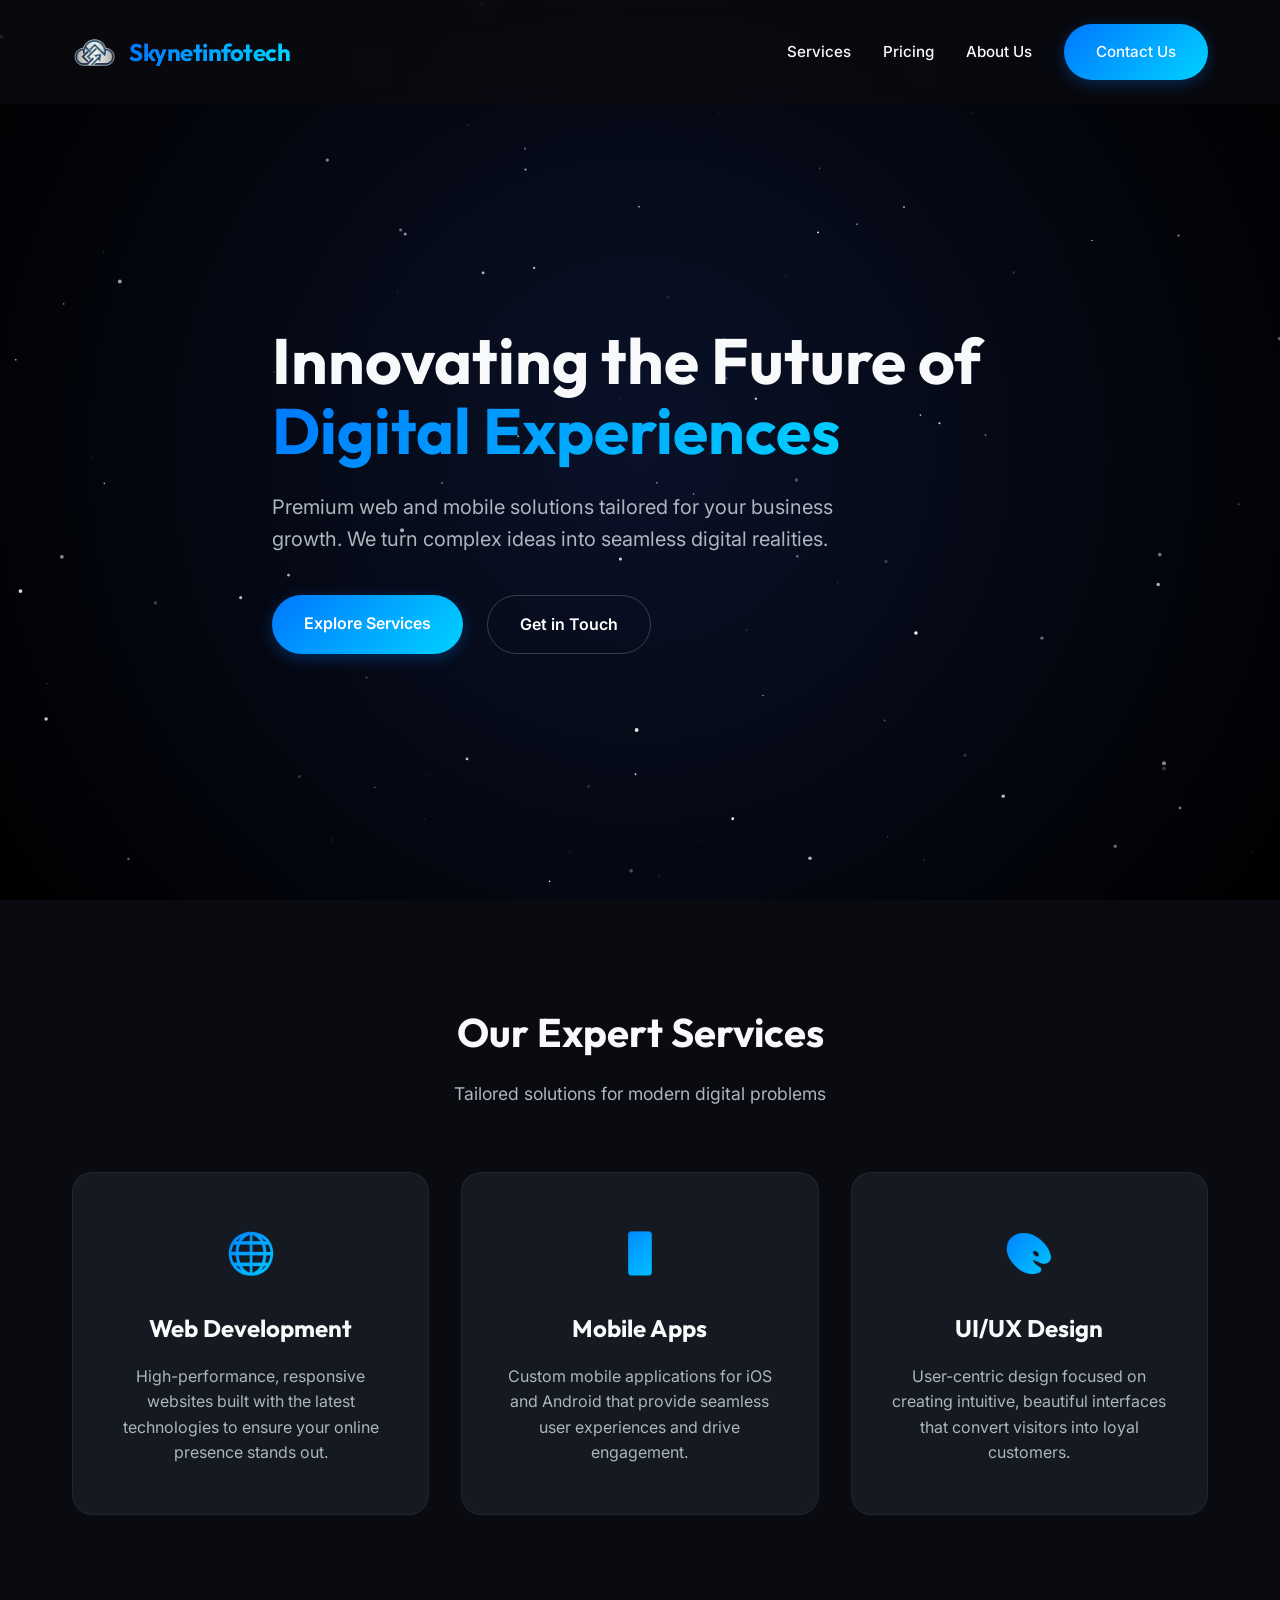
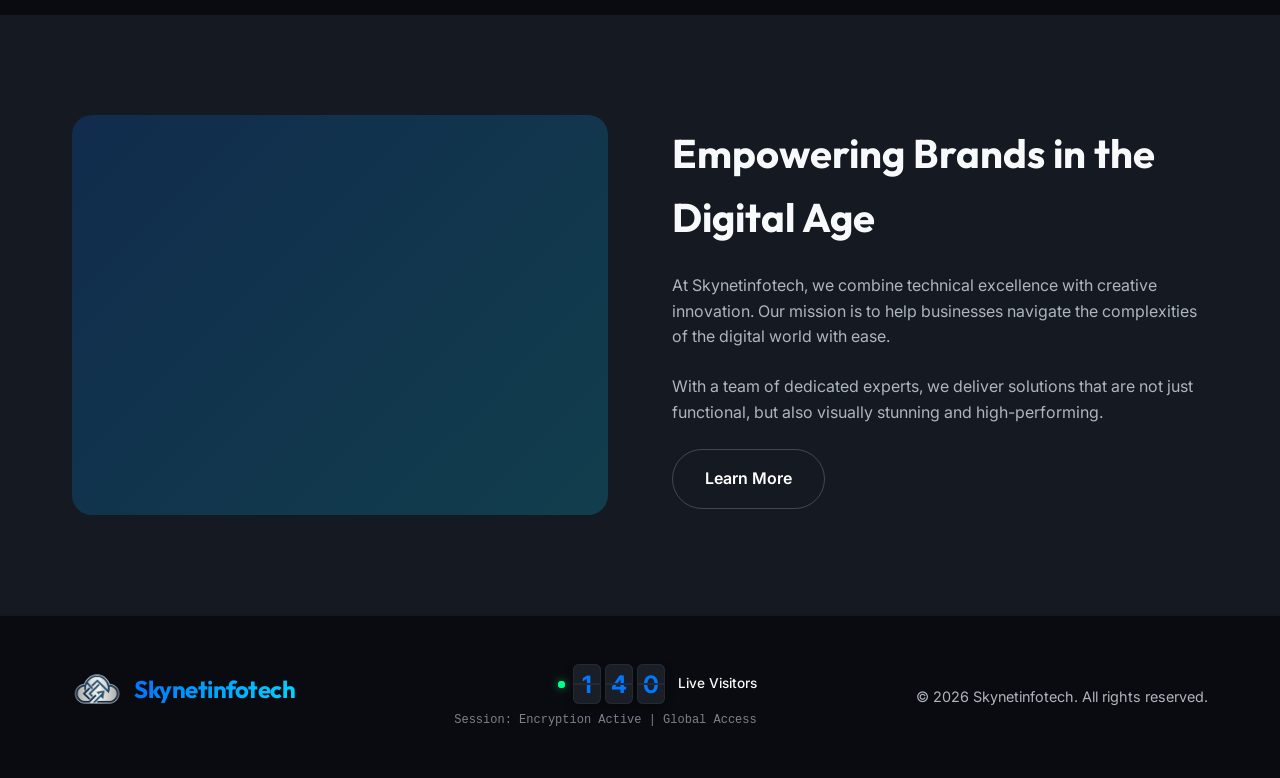
==== index.html @ 03e2ae47 "feat: implement advanced flip counter and seo optimizations" ====
<!DOCTYPE html>
<html lang="en">

<head>
    <meta charset="UTF-8">
    <meta name="viewport" content="width=device-width, initial-scale=1.0">
    <title>Skynetinfotech | Mobile App & Web Development Agency</title>
    <meta name="description"
        content="Skynetinfotech provides premium mobile app development (Flutter, Kotlin) and custom web solutions. We transform your ideas into scalable digital products.">
    <meta name="keywords"
        content="Mobile App Development, Web Solutions, Flutter Experts, Kotlin Development, React Native, UI/UX Design">

    <!-- Open Graph / Facebook -->
    <meta property="og:type" content="website">
    <meta property="og:url" content="https://skynetinfotech.com/">
    <meta property="og:title" content="Skynetinfotech | Mobile App & Web Development Agency">
    <meta property="og:description"
        content="Premium mobile app and web development agency specializing in Flutter, Kotlin, and React Native solutions.">
    <meta property="og:image" content="https://skynetinfotech.com/assets/logo.png">

    <!-- Twitter -->
    <meta property="twitter:card" content="summary_large_image">
    <meta property="twitter:url" content="https://skynetinfotech.com/">
    <meta property="twitter:title" content="Skynetinfotech | Mobile App & Web Development Agency">
    <meta property="twitter:description"
        content="Premium mobile app and web development agency specializing in Flutter, Kotlin, and React Native solutions.">
    <meta property="twitter:image" content="https://skynetinfotech.com/assets/logo.png">

    <link rel="canonical" href="https://skynetinfotech.com/" />
    <link rel="icon" type="image/png" sizes="32x32" href="assets/logo.png">
    <link rel="icon" type="image/png" sizes="16x16" href="assets/logo.png">
    <link rel="apple-touch-icon" sizes="180x180" href="assets/logo.png">
    <link rel="stylesheet" href="css/style.css">
    <link rel="preconnect" href="https://fonts.googleapis.com">
    <link rel="preconnect" href="https://fonts.gstatic.com" crossorigin>
    <link
        href="https://fonts.googleapis.com/css2?family=Inter:wght@300;400;600;700&family=Outfit:wght@400;700&display=swap"
        rel="stylesheet">

    <!-- JSON-LD Structured Data -->
    <script type="application/ld+json">
    {
      "@context": "https://schema.org",
      "@type": "ProfessionalService",
      "name": "Skynetinfotech",
      "image": "https://skynetinfotech.com/assets/logo.png",
      "url": "https://skynetinfotech.com",
      "telephone": "+918051648462",
      "address": {
        "@type": "PostalAddress",
        "addressCountry": "IN"
      },
      "serviceType": ["Mobile App Development", "Web Development", "UI/UX Design"],
      "description": "Premium mobile app and web development agency specializing in Flutter, Kotlin, and React Native solutions."
    }
    </script>
</head>

<body>
    <canvas id="star-canvas"></canvas>
    <header id="main-header">
        <nav class="container">
            <div class="logo">

                <img src="assets/logo.png" alt="Skynetinfotech Logo">
                <span class="brand-name">Skynetinfotech</span>
            </div>
            <ul class="nav-links">
                <li class="close-menu-li"><span class="close-menu">&times;</span></li>
                <li><a href="services.html">Services</a></li>
                <li><a href="pricing.html">Pricing</a></li>
                <li><a href="about.html">About Us</a></li>
                <li><a href="contact.html" class="btn btn-primary">Contact Us</a></li>
            </ul>
            <div class="mobile-menu-btn">
                <span></span>
                <span></span>
                <span></span>
            </div>
        </nav>
    </header>

    <main>
        <section id="hero">
            <div class="container hero-content">
                <h1 class="fade-in">Innovating the Future of <span class="gradient-text">Digital Experiences</span></h1>
                <p class="fade-in">Premium web and mobile solutions tailored for your business growth. We turn complex
                    ideas into seamless digital realities.</p>
                <div class="hero-btns fade-in">
                    <a href="services.html" class="btn btn-primary">Explore Services</a>
                    <a href="contact.html" class="btn btn-secondary">Get in Touch</a>
                </div>
            </div>
            <div class="hero-bg-accent"></div>
        </section>

        <section id="services" class="section-padding">
            <div class="container">
                <div class="section-header fade-in">
                    <h2>Our Expert Services</h2>
                    <p>Tailored solutions for modern digital problems</p>
                </div>
                <div class="services-grid">
                    <div class="service-card fade-in">
                        <div class="service-icon">🌐</div>
                        <h3>Web Development</h3>
                        <p>High-performance, responsive websites built with the latest technologies to ensure your
                            online presence stands out.</p>
                    </div>
                    <div class="service-card fade-in">
                        <div class="service-icon">📱</div>
                        <h3>Mobile Apps</h3>
                        <p>Custom mobile applications for iOS and Android that provide seamless user experiences and
                            drive engagement.</p>
                    </div>
                    <div class="service-card fade-in">
                        <div class="service-icon">🎨</div>
                        <h3>UI/UX Design</h3>
                        <p>User-centric design focused on creating intuitive, beautiful interfaces that convert visitors
                            into loyal customers.</p>
                    </div>
                </div>
            </div>
        </section>

    </main>

    <section id="about" class="section-padding">
        <div class="container about-content">
            <div class="about-image fade-in">
                <div
                    style="width: 100%; height: 400px; background: var(--gradient-primary); border-radius: 20px; opacity: 0.2;">
                </div>
                <!-- Placeholder for team or office image -->
            </div>
            <div class="about-text fade-in">
                <h2>Empowering Brands in the Digital Age</h2>
                <p>At Skynetinfotech, we combine technical excellence with creative innovation. Our mission is to help
                    businesses navigate the complexities of the digital world with ease.</p>
                <p>With a team of dedicated experts, we deliver solutions that are not just functional, but also
                    visually stunning and high-performing.</p>
                <a href="about.html" class="btn btn-secondary">Learn More</a>
            </div>
        </div>
    </section>


    <footer>
        <div class="container footer-content">
            <div class="footer-logo logo">
                <img src="assets/logo.png" alt="Skynetinfotech Logo">
                <span class="brand-name">Skynetinfotech</span>
            </div>
            <div class="footer-metrics">
                <div class="live-visitors">
                    <span class="pulse-dot"></span>
                    <span id="visitor-count">140</span> Live Visitors
                </div>
                <div class="user-info" id="user-info">
                    Detecting session info...
                </div>
            </div>
            <p class="copyright">&copy; 2026 Skynetinfotech. All rights reserved.</p>
        </div>
    </footer>


    <script src="js/script.js"></script>
</body>

</html>
---- css/style.css ----
﻿:root {    --primary-color: #0077ff;    --primary-dark: #0056b3;    --secondary-color: #6c757d;    --accent-color: #00d2ff;    --background-dark: #0a0b10;    --surface-dark: #151921;    --text-light: #f8f9fa;    --text-muted: #adb5bd;    --gradient-primary: linear-gradient(135deg, #0077ff 0%, #00d2ff 100%);    --shadow-premium: 0 10px 30px rgba(0, 0, 0, 0.5);    --transition-smooth: all 0.3s cubic-bezier(0.4, 0, 0.2, 1);}* {    margin: 0;    padding: 0;    box-sizing: border-box;}#star-canvas {    position: fixed;    top: 0;    left: 0;    width: 100%;    height: 100%;    z-index: -1;    background: radial-gradient(circle at center, #0a1128 0%, #000000 100%);    pointer-events: none;}body {    font-family: 'Inter', sans-serif;    background-color: var(--background-dark);    color: var(--text-light);    line-height: 1.6;    overflow-x: hidden;}h1,h2,h3,.brand-name {    font-family: 'Outfit', sans-serif;}.container {    max-width: 1200px;    margin: 0 auto;    padding: 0 2rem;}/* Header & Nav */header {    position: fixed;    top: 0;    width: 100%;    z-index: 1000;    padding: 1.5rem 0;    transition: var(--transition-smooth);    background: rgba(10, 11, 16, 0.8);    backdrop-filter: blur(10px);}nav {    display: flex;    justify-content: space-between;    align-items: center;}.logo-link {    text-decoration: none;    transition: var(--transition-smooth);}.logo-link:hover {    transform: scale(1.02);}.logo {    display: flex;    align-items: center;    gap: 0.75rem;}.logo img {    height: 45px;    /* Optimizing for desktop */    width: auto;    transition: var(--transition-smooth);}@media (max-width: 768px) {    .logo img {        height: 40px;    }}@media (max-width: 480px) {    .logo img {        height: 35px;    }}.brand-name {    font-size: 1.5rem;    font-weight: 700;    letter-spacing: -0.5px;    background: linear-gradient(90deg,            #0077ff,            #00d2ff,            #0077ff);    background-size: 200% auto;    -webkit-background-clip: text;    background-clip: text;    -webkit-text-fill-color: transparent;    cursor: default;    animation: shine 3s linear infinite;    transition: var(--transition-smooth);}.brand-name:hover {    filter: drop-shadow(0 0 10px rgba(0, 119, 255, 0.4));    transform: scale(1.02);}@keyframes shine {    to {        background-position: 200% center;    }}@keyframes charBounce {    0%,    100% {        transform: translateY(0);    }    50% {        transform: translateY(-5px) scale(1.1);        color: #00d2ff;    }}.nav-links {    display: flex;    list-style: none;    gap: 2rem;    align-items: center;}.close-menu-li {    display: none;}.nav-links a {    text-decoration: none;    color: var(--text-light);    font-weight: 500;    font-size: 0.95rem;    transition: var(--transition-smooth);}.nav-links a:hover {    color: var(--primary-color);}/* Hero Section */#hero {    height: 100vh;    display: flex;    align-items: center;    position: relative;    overflow: hidden;    padding-top: 80px;}.hero-content {    z-index: 2;    max-width: 800px;}#hero h1 {    font-size: 4rem;    line-height: 1.1;    margin-bottom: 1.5rem;    font-weight: 700;}.gradient-text {    background: var(--gradient-primary);    -webkit-background-clip: text;    background-clip: text;    -webkit-text-fill-color: transparent;}#hero p {    font-size: 1.25rem;    color: var(--text-muted);    margin-bottom: 2.5rem;    max-width: 600px;}.hero-btns {    display: flex;    gap: 1.5rem;}.btn {    display: inline-block;    padding: 1rem 2rem;    border-radius: 50px;    text-decoration: none;    font-weight: 600;    transition: var(--transition-smooth);    cursor: pointer;    border: none;}.btn-primary {    background: var(--gradient-primary);    color: white;    box-shadow: 0 4px 15px rgba(0, 119, 255, 0.3);}.btn-primary:hover {    transform: translateY(-3px);    box-shadow: 0 8px 25px rgba(0, 119, 255, 0.5);}.btn-secondary {    background: transparent;    color: white;    border: 1px solid rgba(255, 255, 255, 0.2);}.btn-secondary:hover {    background: rgba(255, 255, 255, 0.05);    border-color: white;}/* Responsive */.section-padding {    padding: 100px 0;}.section-header {    text-align: center;    margin-bottom: 4rem;}.section-header h2 {    font-size: 2.5rem;    margin-bottom: 1rem;    color: var(--text-light);}.section-header p {    color: var(--text-muted);    font-size: 1.1rem;}/* Services Grid */.services-grid {    display: grid;    grid-template-columns: repeat(auto-fit, minmax(300px, 1fr));    gap: 2rem;}.service-card {    background: var(--surface-dark);    padding: 3rem 2rem;    border-radius: 20px;    border: 1px solid rgba(255, 255, 255, 0.05);    transition: var(--transition-smooth);    text-align: center;}.service-card:hover {    transform: translateY(-10px);    border-color: var(--primary-color);    box-shadow: 0 20px 40px rgba(0, 0, 0, 0.4);}.service-icon {    font-size: 2.5rem;    margin-bottom: 1.5rem;    display: inline-block;    background: var(--gradient-primary);    -webkit-background-clip: text;    background-clip: text;    -webkit-text-fill-color: transparent;}.service-card h3 {    font-size: 1.5rem;    margin-bottom: 1rem;}.service-card p {    color: var(--text-muted);}/* Animations */@keyframes fadeInUp {    from {        opacity: 0;        transform: translateY(30px);    }    to {        opacity: 1;        transform: translateY(0);    }}.fade-in {    opacity: 0;    transition: opacity 0.8s ease-out, transform 0.8s ease-out;}.fade-in.visible {    opacity: 1;    transform: translateY(0);}/* About Section */#about {    background: var(--surface-dark);}.about-content {    display: grid;    grid-template-columns: 1fr 1fr;    gap: 4rem;    align-items: center;}.about-text h2 {    font-size: 2.5rem;    margin-bottom: 1.5rem;}.about-text p {    color: var(--text-muted);    margin-bottom: 1.5rem;}/* Contact Section */.contact-container {    max-width: 800px;    margin: 0 auto;    background: var(--surface-dark);    padding: 3rem;    border-radius: 20px;    border: 1px solid rgba(255, 255, 255, 0.05);}.form-group {    margin-bottom: 1.5rem;}.form-group label {    display: block;    margin-bottom: 0.5rem;    color: var(--text-light);}.form-group input,.form-group textarea {    width: 100%;    padding: 1rem;    background: rgba(255, 255, 255, 0.05);    border: 1px solid rgba(255, 255, 255, 0.1);    border-radius: 10px;    color: white;    font-family: inherit;    transition: var(--transition-smooth);}.form-group input:focus,.form-group textarea:focus {    outline: none;    border-color: var(--primary-color);    background: rgba(255, 255, 255, 0.1);}/* Footer */footer {    padding: 3rem 0;    border-top: 1px solid rgba(255, 255, 255, 0.05);    text-align: center;}.footer-logo {    margin-bottom: 1rem;}.copyright {    color: var(--text-muted);    font-size: 0.9rem;}/* Mobile Menu */.mobile-menu-btn {    display: none;    flex-direction: column;    gap: 5px;    cursor: pointer;}.mobile-menu-btn span {    width: 25px;    height: 3px;    background: white;    transition: var(--transition-smooth);}@media (max-width: 768px) {    .mobile-menu-btn {        display: flex;    }    .close-menu-li {        display: block;        width: 100%;        text-align: right;        margin-bottom: 2rem;    }    .close-menu {        font-size: 3.5rem;        color: white;        cursor: pointer;        line-height: 1;        padding: 0.5rem;        transition: var(--transition-smooth);    }    .close-menu:hover {        color: var(--primary-color);        transform: rotate(90deg);    }    .nav-links {        position: fixed;        top: 0;        right: -100%;        height: 100vh;        width: 70%;        background: var(--background-dark);        flex-direction: column;        justify-content: center;        padding: 2rem;        transition: var(--transition-smooth);        box-shadow: -10px 0 30px rgba(0, 0, 0, 0.5);        display: flex;        /* Ensure flex for mobile */    }    .nav-links.active {        right: 0;    }    .about-content {        grid-template-columns: 1fr;        gap: 2rem;    }}@media (max-width: 992px) {    #hero h1 {        font-size: 3rem;    }}@media (max-width: 768px) {    #hero h1 {        font-size: 2.5rem;    }    .hero-btns {        flex-direction: column;    }}/* Contact Page Specific */.contact-grid {    display: grid;    grid-template-columns: 1fr 1fr;    gap: 4rem;    align-items: start;}.contact-info {    display: flex;    flex-direction: column;    gap: 2rem;}.info-card {    background: var(--surface-dark);    padding: 1.5rem;    border-radius: 15px;    display: flex;    align-items: center;    gap: 1.5rem;    border: 1px solid rgba(255, 255, 255, 0.05);    transition: var(--transition-smooth);}.info-card:hover {    border-color: var(--primary-color);    transform: translateX(10px);}.info-icon {    font-size: 2rem;    width: 60px;    height: 60px;    background: rgba(0, 119, 255, 0.1);    border-radius: 12px;    display: flex;    align-items: center;    justify-content: center;}.whatsapp-support {    margin-top: 1rem;    text-align: center;    padding: 2rem;    background: rgba(37, 211, 102, 0.05);    border-radius: 20px;    border: 1px dashed rgba(37, 211, 102, 0.3);}.whatsapp-btn {    background: #25d366 !important;    color: white !important;    display: flex;    align-items: center;    justify-content: center;    gap: 0.5rem;    font-size: 1.1rem;    width: 100%;}.whatsapp-btn:hover {    background: #128c7e !important;    transform: translateY(-3px);    box-shadow: 0 8px 25px rgba(37, 211, 102, 0.4);}.wa-text {    margin-top: 0.75rem;    font-size: 0.9rem;    color: var(--text-muted);}.form-group select {    width: 100%;    padding: 1rem;    background: rgba(255, 255, 255, 0.05);    border: 1px solid rgba(255, 255, 255, 0.1);    border-radius: 10px;    color: white;    font-family: inherit;    transition: var(--transition-smooth);    appearance: none;}.form-group select option {    background: var(--surface-dark);    color: white;}.form-group select:focus {    outline: none;    border-color: var(--primary-color);}@media (max-width: 992px) {    .contact-grid {        grid-template-columns: 1fr;        gap: 3rem;    }}/* Submission Animation */.hidden {    display: none !important;}#submission-animation {    position: absolute;    top: 0;    left: 0;    width: 100%;    height: 100%;    background: var(--surface-dark);    display: flex;    flex-direction: column;    align-items: center;    justify-content: center;    z-index: 100;    border-radius: 20px;    animation: fadeIn 0.5s ease;}.mailbox-wrapper {    position: relative;    width: 100%;    height: 200px;    display: flex;    align-items: center;    justify-content: center;}.mailbox {    font-size: 5rem;    position: relative;    z-index: 2;}.mailbox-glow {    position: absolute;    width: 100px;    height: 100px;    background: var(--primary-color);    filter: blur(50px);    opacity: 0;    border-radius: 50%;    z-index: 1;}.is-receiving .mailbox-glow {    animation: pulseGlow 2s infinite;}.flying-message {    font-size: 3rem;    position: absolute;    opacity: 0;    z-index: 3;}.animate-mail .flying-message {    animation: mailFlight 5s cubic-bezier(0.45, 0.05, 0.55, 0.95) forwards;}.animation-text {    margin-top: 2rem;    font-size: 1.2rem;    color: var(--primary-color);    font-weight: 600;    letter-spacing: 1px;}/* Simple shrink for the form */#dedicated-contact-form.shrinking {    animation: shrinkForm 0.8s ease forwards;    pointer-events: none;}@keyframes shrinkForm {    to {        opacity: 0;        transform: scale(0.5) translateY(-50px);    }}@keyframes mailFlight {    0% {        opacity: 0;        transform: translate(-200px, 100px) scale(0.5) rotate(-45deg);    }    10% {        opacity: 1;        transform: translate(-180px, 80px) scale(1) rotate(-20deg);    }    80% {        opacity: 1;        transform: translate(20px, -20px) scale(0.8) rotate(10deg);    }    100% {        opacity: 0;        transform: translate(0, 0) scale(0.2) rotate(45deg);    }}@keyframes pulseGlow {    0%,    100% {        opacity: 0.3;        transform: scale(1);    }    50% {        opacity: 0.8;        transform: scale(1.5);    }}@keyframes fadeIn {    from {        opacity: 0;    }    to {        opacity: 1;    }}/* Pricing Page Enhancements */.pricing-tabs {    display: flex;    justify-content: center;    gap: 1.5rem;    margin-bottom: 3rem;    flex-wrap: wrap;    position: relative;    z-index: 10;}.tab-btn {    padding: 1.2rem 2.5rem;    background: rgba(255, 255, 255, 0.05);    border: 1px solid rgba(255, 255, 255, 0.1);    border-radius: 50px;    color: var(--text-light);    font-weight: 600;    cursor: pointer;    transition: var(--transition-smooth);    font-family: 'Outfit', sans-serif;    letter-spacing: 0.5px;}.tab-btn:hover {    background: rgba(255, 255, 255, 0.1);    border-color: var(--primary-color);}.tab-btn.active {    background: var(--gradient-primary);    border-color: transparent;    box-shadow: 0 10px 25px rgba(0, 119, 255, 0.4);    transform: translateY(-2px);}.pricing-canvas {    background: rgba(255, 255, 255, 0.02);    backdrop-filter: blur(15px);    -webkit-backdrop-filter: blur(15px);    border-radius: 40px;    padding: 4rem 3rem;    border: 1px solid rgba(255, 255, 255, 0.05);    box-shadow: 0 40px 100px rgba(0, 0, 0, 0.4);    position: relative;    overflow: hidden;    margin-top: 2rem;}.pricing-canvas::after {    content: '';    position: absolute;    top: -50%;    left: -50%;    width: 200%;    height: 200%;    background: radial-gradient(circle at center, rgba(0, 119, 255, 0.05) 0%, transparent 60%);    pointer-events: none;    z-index: 0;}.pricing-grid {    display: grid;    grid-template-columns: repeat(auto-fit, minmax(300px, 1fr));    gap: 3rem;    max-width: 1200px;    margin: 0 auto;    position: relative;    z-index: 1;}.pricing-card {    background: rgba(15, 23, 42, 0.8);    padding: 3.5rem 2.5rem;    border-radius: 25px;    text-align: center;    border: 1px solid rgba(255, 255, 255, 0.08);    transition: var(--transition-smooth);    position: relative;}.pricing-card:hover {    transform: translateY(-15px) scale(1.02);    border-color: var(--primary-color);    box-shadow: 0 20px 40px rgba(0, 119, 255, 0.3);    background: rgba(15, 23, 42, 0.9);}.pricing-card.featured {    border-color: var(--primary-color);    background: linear-gradient(135deg, rgba(15, 23, 42, 0.9), rgba(0, 119, 255, 0.1));    box-shadow: 0 15px 35px rgba(0, 119, 255, 0.2);}.pricing-card h3 {    font-size: 1.8rem;    margin-bottom: 1.5rem;    color: var(--text-light);}.price-container {    margin: 2rem 0;}.price-usd {    font-size: 3.5rem;    font-weight: 700;    color: #fff;    line-height: 1;}.price-inr {    display: block;    font-size: 1.2rem;    color: var(--primary-color);    font-weight: 600;    margin-top: 0.5rem;    letter-spacing: 0.5px;    animation: slideInUp 0.6s cubic-bezier(0.23, 1, 0.32, 1) backwards;}@keyframes slideInUp {    from {        opacity: 0;        transform: translateY(15px);    }    to {        opacity: 1;        transform: translateY(0);    }}.pricing-features {    list-style: none;    padding: 0;    margin: 2rem 0 3rem 0;    text-align: left;}.pricing-features li {    padding: 0.8rem 0;    border-bottom: 1px solid rgba(255, 255, 255, 0.05);    color: var(--text-muted);    font-size: 1rem;    display: flex;    align-items: center;    gap: 0.75rem;}.pricing-features li::before {    content: '✓';    color: var(--primary-color);    font-weight: 700;}.featured-tag {    position: absolute;    top: 1.5rem;    right: 1.5rem;    background: var(--gradient-primary);    padding: 0.4rem 1rem;    border-radius: 20px;    font-size: 0.75rem;    font-weight: 700;    text-transform: uppercase;    letter-spacing: 1px;}@media (max-width: 768px) {    .pricing-canvas {        padding: 2.5rem 1.5rem;        border-radius: 25px;    }    .pricing-tabs {        gap: 0.75rem;    }    .tab-btn {        padding: 0.8rem 1.5rem;        font-size: 0.9rem;    }}/* Service Side-Sheet */.side-sheet {    position: fixed;    top: 0;    right: -100%;    width: 600px;    height: 100vh;    background: rgba(10, 15, 25, 0.95);    backdrop-filter: blur(25px);    -webkit-backdrop-filter: blur(25px);    z-index: 2000;    transition: all 0.6s cubic-bezier(0.86, 0, 0.07, 1);    box-shadow: -20px 0 50px rgba(0, 0, 0, 0.5);    padding: 4rem 3rem;    overflow-y: auto;    border-left: 1px solid rgba(255, 255, 255, 0.1);}.side-sheet.active {    right: 0;}.overlay {    position: fixed;    top: 0;    left: 0;    width: 100%;    height: 100%;    background: rgba(0, 0, 0, 0.6);    backdrop-filter: blur(8px);    z-index: 1500;    opacity: 0;    visibility: hidden;    transition: all 0.4s ease;}.overlay.active {    opacity: 1;    visibility: visible;}.close-sheet {    position: absolute;    top: 2rem;    right: 2rem;    font-size: 3rem;    color: white;    background: none;    border: none;    cursor: pointer;    line-height: 1;    transition: var(--transition-smooth);}.close-sheet:hover {    color: var(--primary-color);    transform: rotate(90deg);}.btn-text {    background: none;    border: none;    color: var(--primary-color);    font-weight: 600;    cursor: pointer;    padding-top: 1rem;    display: flex;    align-items: center;    gap: 0.5rem;    transition: var(--transition-smooth);    font-family: inherit;}.btn-text:hover {    gap: 0.75rem;    color: var(--accent-color);}.service-card {    cursor: pointer;}/* Infographic Styles */.infographic-section {    margin-bottom: 3rem;    animation: fadeInUp 0.8s ease backwards;}.infographic-title {    font-size: 1.5rem;    margin-bottom: 1.5rem;    color: var(--text-light);    display: flex;    align-items: center;    gap: 0.75rem;    border-bottom: 1px solid rgba(255, 255, 255, 0.05);    padding-bottom: 0.5rem;}.feature-grid {    display: grid;    grid-template-columns: 1fr;    gap: 1.5rem;}.feature-item {    background: rgba(255, 255, 255, 0.03);    padding: 1.5rem;    border-radius: 15px;    border: 1px solid rgba(255, 255, 255, 0.05);    transition: var(--transition-smooth);}.feature-item:hover {    background: rgba(255, 255, 255, 0.06);    border-color: var(--primary-color);}.feature-item h4 {    color: var(--primary-color);    margin-bottom: 0.5rem;    font-size: 1.3rem;}.tech-stack {    display: flex;    flex-wrap: wrap;    gap: 1rem;    margin-top: 1rem;}.tech-tag {    padding: 0.6rem 1.2rem;    background: rgba(0, 119, 255, 0.1);    border: 1px solid rgba(0, 119, 255, 0.2);    border-radius: 8px;    font-size: 0.9rem;    color: var(--accent-color);    font-weight: 600;}@media (max-width: 768px) {    .side-sheet {        width: 100%;        padding: 4rem 1.5rem;    }}/* Projects Showcase Styles */.project-tabs {    display: flex;    justify-content: center;    gap: 1.5rem;    margin-bottom: 4rem;    flex-wrap: wrap;}#projects-container {    min-height: 600px;}.project-header {    display: flex;    justify-content: space-between;    align-items: center;    margin-bottom: 1.5rem;}.project-tag {    font-size: 0.8rem;    font-weight: 700;    text-transform: uppercase;    color: var(--primary-color);    letter-spacing: 1px;    background: rgba(0, 119, 255, 0.1);    padding: 0.4rem 1rem;    border-radius: 50px;}.project-icon {    font-size: 2.2rem;}.canvas-container {    height: 250px;    width: 100%;    margin-bottom: 1.5rem;    background: radial-gradient(circle at center, rgba(0, 210, 255, 0.08) 0%, transparent 75%);    border-radius: 20px;    overflow: hidden;    position: relative;    border: 1px solid rgba(255, 255, 255, 0.04);}.project-widgets {    display: grid;    grid-template-columns: repeat(3, 1fr);    gap: 1.2rem;    margin: 2.5rem 0;    background: rgba(255, 255, 255, 0.03);    padding: 1.5rem;    border-radius: 18px;    border: 1px solid rgba(255, 255, 255, 0.03);}.widget {    display: flex;    flex-direction: column;    text-align: center;}.widget-label {    font-size: 0.7rem;    color: var(--text-muted);    text-transform: uppercase;    margin-bottom: 0.5rem;    letter-spacing: 1px;}.widget-value {    font-size: 1.15rem;    font-weight: 700;    color: var(--accent-color);}.tech-pills {    display: flex;    flex-wrap: wrap;    gap: 0.8rem;    margin-bottom: 2.5rem;}.tech-pills .pill {    font-size: 0.8rem;    background: rgba(0, 210, 255, 0.05);    padding: 0.5rem 1rem;    border-radius: 10px;    color: var(--text-light);    border: 1px solid rgba(0, 210, 255, 0.15);    transition: var(--transition-smooth);}.tech-pills .pill:hover {    background: rgba(0, 210, 255, 0.1);    border-color: var(--accent-color);}.project-report {    background: rgba(0, 210, 255, 0.05);    border-left: 4px solid var(--accent-color);    padding: 1.5rem;    border-radius: 0 15px 15px 0;    font-size: 0.95rem;    line-height: 1.7;    color: rgba(255, 255, 255, 0.7);}.project-report strong {    color: var(--accent-color);    display: block;    margin-bottom: 0.4rem;    text-transform: uppercase;    font-size: 0.75rem;    letter-spacing: 1px;}@media (max-width: 500px) {    .project-widgets {        grid-template-columns: 1fr;    }}/* Footer Specific Logo */.footer-logo img {    height: 50px !important;}@media (max-width: 768px) {    .footer-logo img {        height: 40px !important;    }}/* About Us Stats */.about-stats {    list-style: none;    display: flex;    gap: 3rem;    margin-top: 2.5rem;    padding: 0;}.about-stats li {    text-align: left;}.stat-counter {    font-size: 3rem;    font-weight: 700;    color: var(--primary-color);    font-family: 'Outfit', sans-serif;    margin-bottom: 0.2rem;    display: flex;    align-items: center;}.stat-counter::before {    content: attr(data-current);}@media (max-width: 768px) {    .about-stats {        flex-direction: column;        gap: 1.5rem;    }}/* Footer Metrics & Responsive Layout */.footer-content {    display: flex;    justify-content: space-between;    align-items: center;    flex-wrap: wrap;    gap: 2rem;}.footer-metrics {    display: flex;    flex-direction: column;    align-items: flex-end;    gap: 0.4rem;    font-size: 0.85rem;    color: var(--text-muted);}.live-visitors {    display: flex;    align-items: center;    gap: 0.5rem;    color: var(--text-light);    font-weight: 500;}.pulse-dot {    width: 7px;    height: 7px;    background-color: #00ff88;    border-radius: 50%;    position: relative;    box-shadow: 0 0 8px rgba(0, 255, 136, 0.6);}.pulse-dot::after {    content: '';    position: absolute;    width: 100%;    height: 100%;    background-color: #00ff88;    border-radius: 50%;    animation: footPulse 2s ease-out infinite;    top: 0;    left: 0;}@keyframes footPulse {    0% {        transform: scale(1);        opacity: 0.8;    }    100% {        transform: scale(3.5);        opacity: 0;    }}.user-info {    font-size: 0.75rem;    opacity: 0.7;    font-family: monospace;}@media (max-width: 768px) {    .footer-content {        flex-direction: column;        text-align: center;        padding-bottom: 2rem;    }    .footer-metrics {        align-items: center;    }}

/* Advanced Flip Counter (Calendar Style) */
.flip-counter {
    display: inline-flex;
    gap: 4px;
    vertical-align: middle;
}

.flip-card {
    position: relative;
    display: inline-flex;
    flex-direction: column;
    width: 28px;
    height: 40px;
    font-size: 24px;
    font-weight: 700;
    line-height: 40px;
    color: var(--primary-color);
    background: #1a1e26;
    border-radius: 6px;
    box-shadow: 0 4px 10px rgba(0,0,0,0.3);
}

.digit-half {
    position: absolute;
    left: 0;
    width: 100%;
    height: 50%;
    overflow: hidden;
    background: #1a1e26;
    text-align: center;
    border: 1px solid rgba(255, 255, 255, 0.05);
}

.digit-top {
    top: 0;
    border-radius: 6px 6px 0 0;
    line-height: 40px;
    z-index: 1;
}

.digit-bottom {
    bottom: 0;
    border-radius: 0 0 6px 6px;
    line-height: 0px;
    z-index: 1;
}

@keyframes flipTop {
    0% { transform: rotateX(0deg); }
    100% { transform: rotateX(-90deg); }
}

@keyframes flipBottom {
    0% { transform: rotateX(90deg); }
    100% { transform: rotateX(0deg); }
}

.flipping .digit-top {
    animation: flipTop 0.3s ease-in forwards;
    transform-origin: bottom;
}

.flipping .digit-bottom {
    animation: flipBottom 0.3s 0.3s ease-out forwards;
    transform-origin: top;
    transform: rotateX(90deg);
}
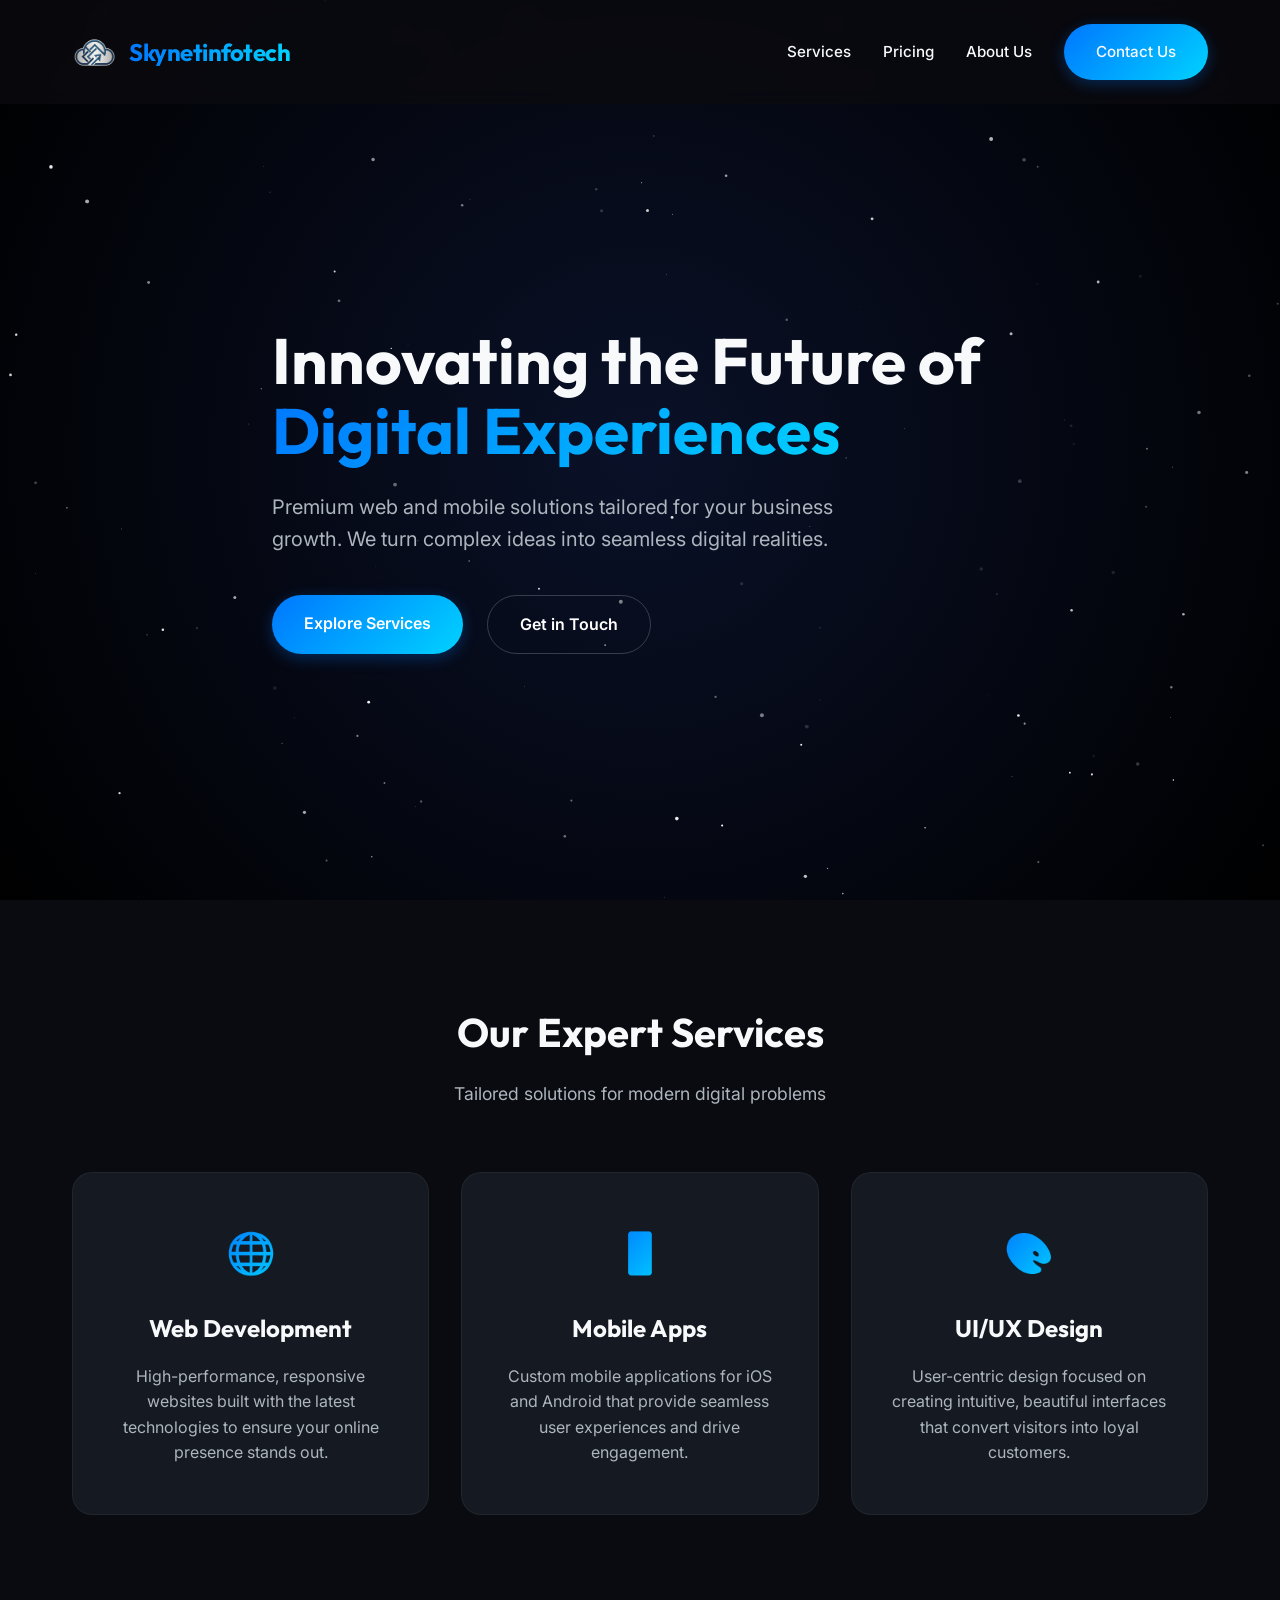
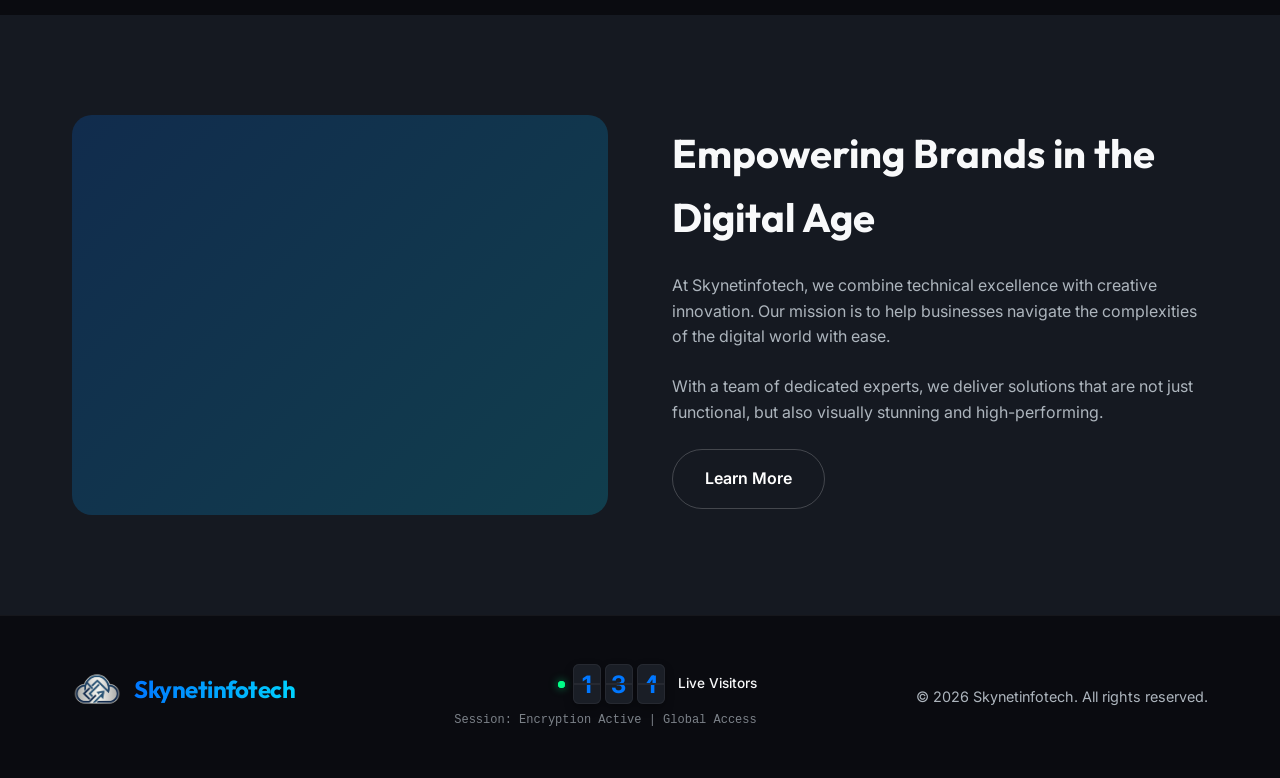
==== commit c7ec900a: "feat: optimize social share previews with absolute OG tags" ====
--- a/index.html
+++ b/index.html
@@ -12,19 +12,19 @@
 
     <!-- Open Graph / Facebook -->
     <meta property="og:type" content="website">
-    <meta property="og:url" content="https://skynetinfotech.com/">
+    <meta property="og:url" content="https://aks64bits.github.io/skynetinfotech/">
     <meta property="og:title" content="Skynetinfotech | Mobile App & Web Development Agency">
     <meta property="og:description"
         content="Premium mobile app and web development agency specializing in Flutter, Kotlin, and React Native solutions.">
-    <meta property="og:image" content="https://skynetinfotech.com/assets/logo.png">
+    <meta property="og:image" content="https://aks64bits.github.io/skynetinfotech/assets/logo.png">
 
     <!-- Twitter -->
     <meta property="twitter:card" content="summary_large_image">
-    <meta property="twitter:url" content="https://skynetinfotech.com/">
+    <meta property="twitter:url" content="https://aks64bits.github.io/skynetinfotech/">
     <meta property="twitter:title" content="Skynetinfotech | Mobile App & Web Development Agency">
     <meta property="twitter:description"
         content="Premium mobile app and web development agency specializing in Flutter, Kotlin, and React Native solutions.">
-    <meta property="twitter:image" content="https://skynetinfotech.com/assets/logo.png">
+    <meta property="twitter:image" content="https://aks64bits.github.io/skynetinfotech/assets/logo.png">
 
     <link rel="canonical" href="https://skynetinfotech.com/" />
     <link rel="icon" type="image/png" sizes="32x32" href="assets/logo.png">
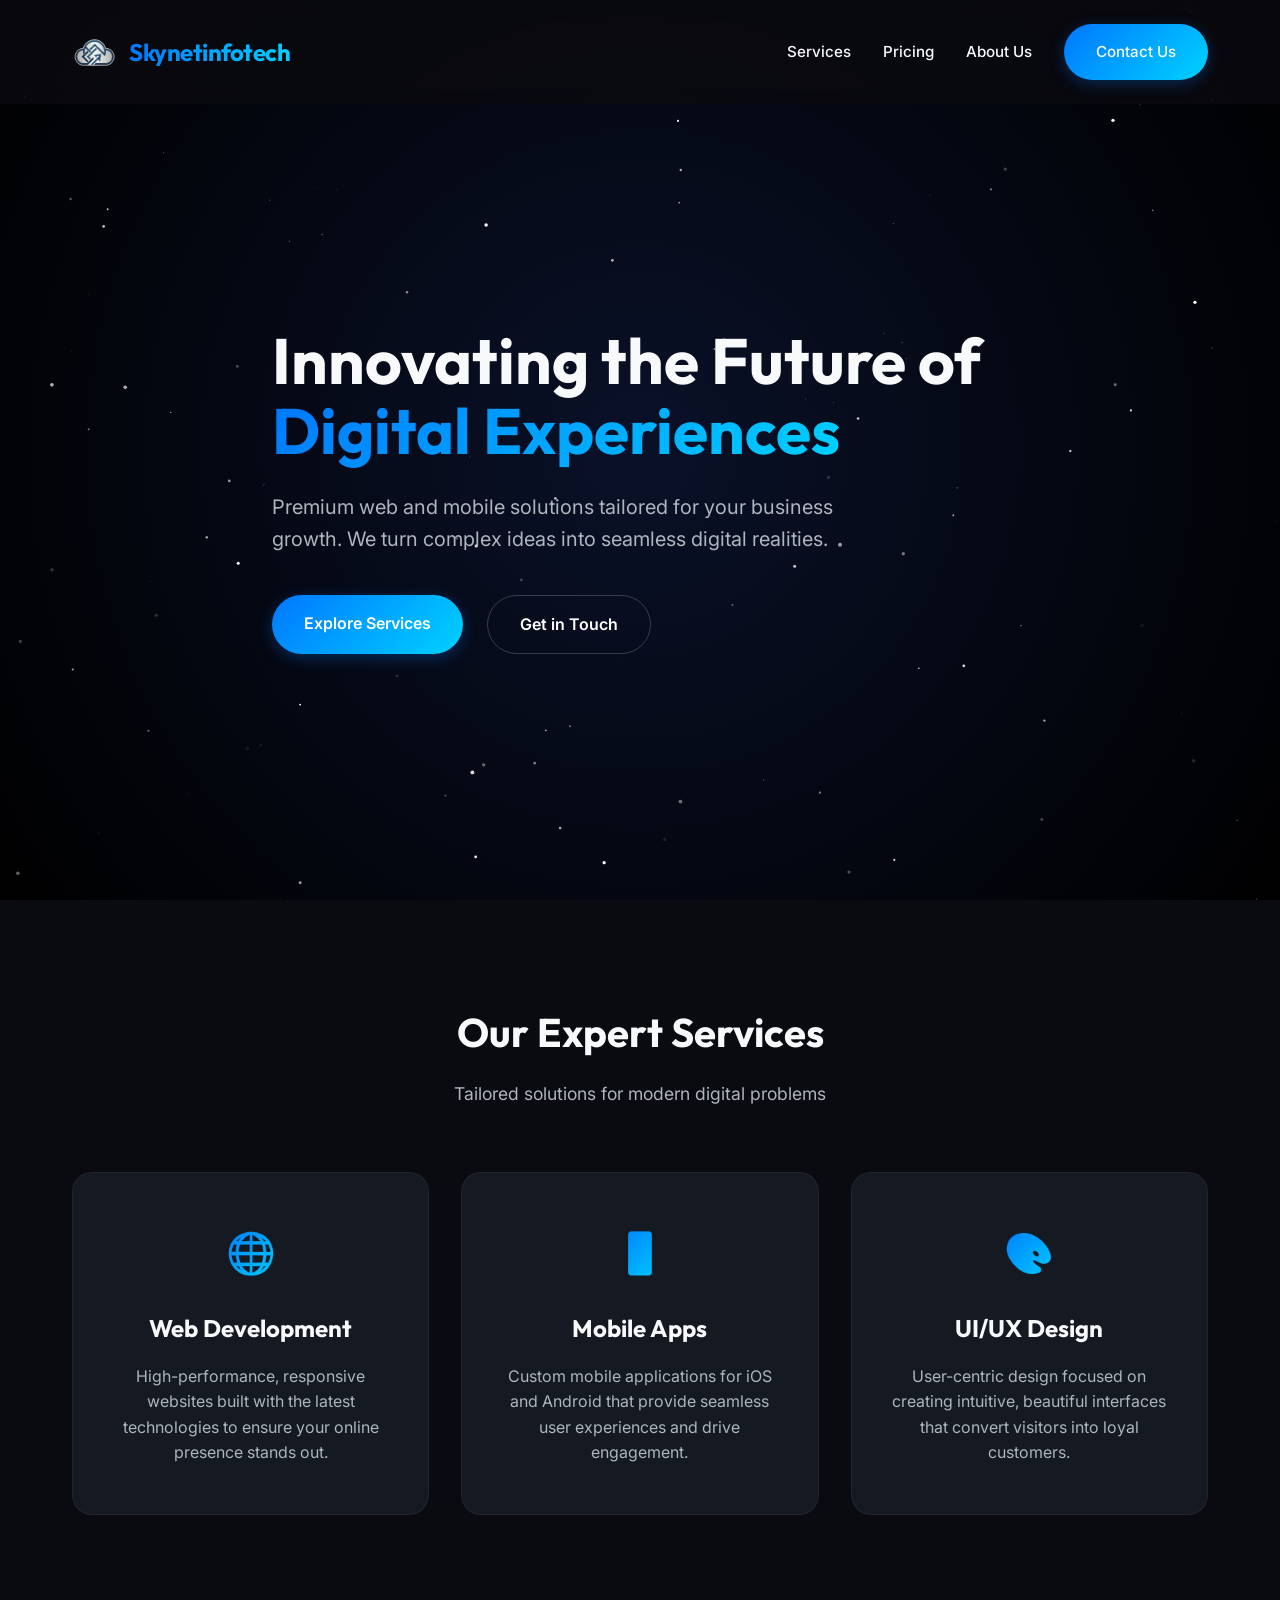
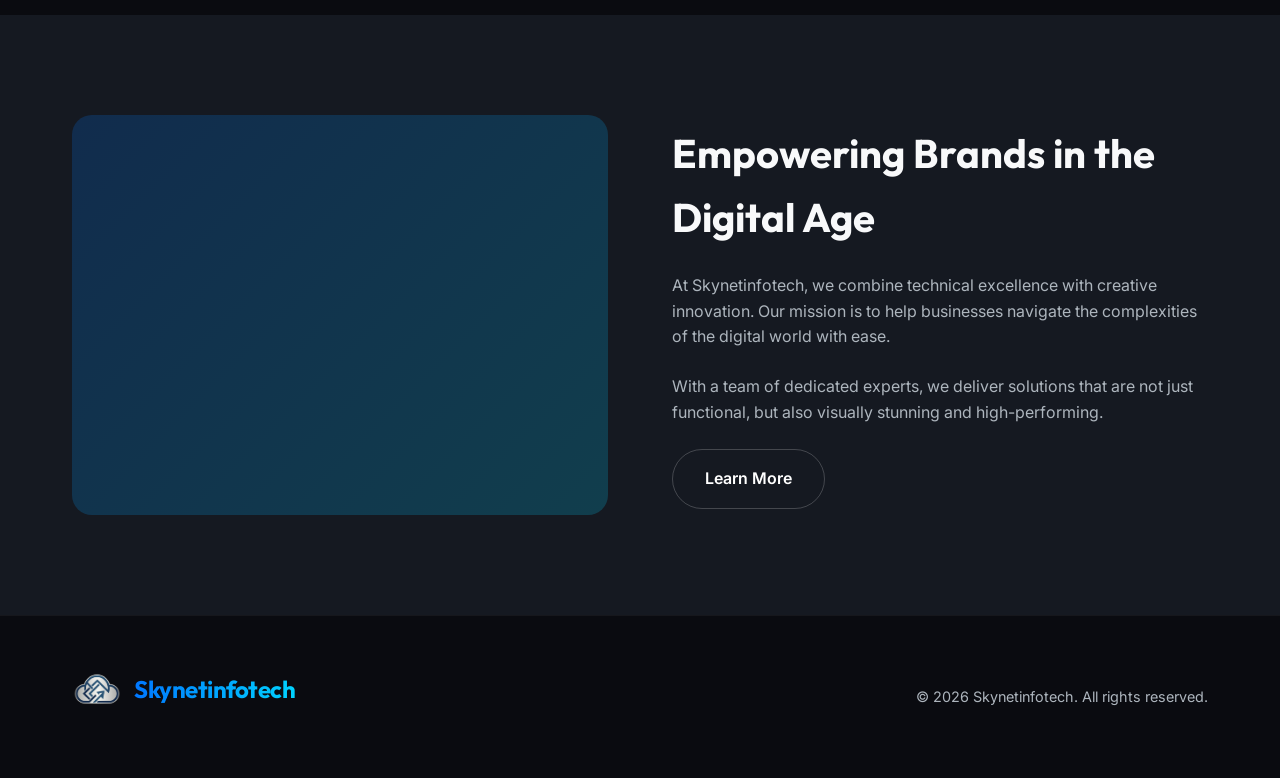
==== commit 66965ecf: "Page changes" ====
--- a/index.html
+++ b/index.html
@@ -151,15 +151,7 @@
                 <img src="assets/logo.png" alt="Skynetinfotech Logo">
                 <span class="brand-name">Skynetinfotech</span>
             </div>
-            <div class="footer-metrics">
-                <div class="live-visitors">
-                    <span class="pulse-dot"></span>
-                    <span id="visitor-count">140</span> Live Visitors
-                </div>
-                <div class="user-info" id="user-info">
-                    Detecting session info...
-                </div>
-            </div>
+
             <p class="copyright">&copy; 2026 Skynetinfotech. All rights reserved.</p>
         </div>
     </footer>
--- a/css/style.css
+++ b/css/style.css
@@ -1,4 +1,1296 @@
-﻿:root {    --primary-color: #0077ff;    --primary-dark: #0056b3;    --secondary-color: #6c757d;    --accent-color: #00d2ff;    --background-dark: #0a0b10;    --surface-dark: #151921;    --text-light: #f8f9fa;    --text-muted: #adb5bd;    --gradient-primary: linear-gradient(135deg, #0077ff 0%, #00d2ff 100%);    --shadow-premium: 0 10px 30px rgba(0, 0, 0, 0.5);    --transition-smooth: all 0.3s cubic-bezier(0.4, 0, 0.2, 1);}* {    margin: 0;    padding: 0;    box-sizing: border-box;}#star-canvas {    position: fixed;    top: 0;    left: 0;    width: 100%;    height: 100%;    z-index: -1;    background: radial-gradient(circle at center, #0a1128 0%, #000000 100%);    pointer-events: none;}body {    font-family: 'Inter', sans-serif;    background-color: var(--background-dark);    color: var(--text-light);    line-height: 1.6;    overflow-x: hidden;}h1,h2,h3,.brand-name {    font-family: 'Outfit', sans-serif;}.container {    max-width: 1200px;    margin: 0 auto;    padding: 0 2rem;}/* Header & Nav */header {    position: fixed;    top: 0;    width: 100%;    z-index: 1000;    padding: 1.5rem 0;    transition: var(--transition-smooth);    background: rgba(10, 11, 16, 0.8);    backdrop-filter: blur(10px);}nav {    display: flex;    justify-content: space-between;    align-items: center;}.logo-link {    text-decoration: none;    transition: var(--transition-smooth);}.logo-link:hover {    transform: scale(1.02);}.logo {    display: flex;    align-items: center;    gap: 0.75rem;}.logo img {    height: 45px;    /* Optimizing for desktop */    width: auto;    transition: var(--transition-smooth);}@media (max-width: 768px) {    .logo img {        height: 40px;    }}@media (max-width: 480px) {    .logo img {        height: 35px;    }}.brand-name {    font-size: 1.5rem;    font-weight: 700;    letter-spacing: -0.5px;    background: linear-gradient(90deg,            #0077ff,            #00d2ff,            #0077ff);    background-size: 200% auto;    -webkit-background-clip: text;    background-clip: text;    -webkit-text-fill-color: transparent;    cursor: default;    animation: shine 3s linear infinite;    transition: var(--transition-smooth);}.brand-name:hover {    filter: drop-shadow(0 0 10px rgba(0, 119, 255, 0.4));    transform: scale(1.02);}@keyframes shine {    to {        background-position: 200% center;    }}@keyframes charBounce {    0%,    100% {        transform: translateY(0);    }    50% {        transform: translateY(-5px) scale(1.1);        color: #00d2ff;    }}.nav-links {    display: flex;    list-style: none;    gap: 2rem;    align-items: center;}.close-menu-li {    display: none;}.nav-links a {    text-decoration: none;    color: var(--text-light);    font-weight: 500;    font-size: 0.95rem;    transition: var(--transition-smooth);}.nav-links a:hover {    color: var(--primary-color);}/* Hero Section */#hero {    height: 100vh;    display: flex;    align-items: center;    position: relative;    overflow: hidden;    padding-top: 80px;}.hero-content {    z-index: 2;    max-width: 800px;}#hero h1 {    font-size: 4rem;    line-height: 1.1;    margin-bottom: 1.5rem;    font-weight: 700;}.gradient-text {    background: var(--gradient-primary);    -webkit-background-clip: text;    background-clip: text;    -webkit-text-fill-color: transparent;}#hero p {    font-size: 1.25rem;    color: var(--text-muted);    margin-bottom: 2.5rem;    max-width: 600px;}.hero-btns {    display: flex;    gap: 1.5rem;}.btn {    display: inline-block;    padding: 1rem 2rem;    border-radius: 50px;    text-decoration: none;    font-weight: 600;    transition: var(--transition-smooth);    cursor: pointer;    border: none;}.btn-primary {    background: var(--gradient-primary);    color: white;    box-shadow: 0 4px 15px rgba(0, 119, 255, 0.3);}.btn-primary:hover {    transform: translateY(-3px);    box-shadow: 0 8px 25px rgba(0, 119, 255, 0.5);}.btn-secondary {    background: transparent;    color: white;    border: 1px solid rgba(255, 255, 255, 0.2);}.btn-secondary:hover {    background: rgba(255, 255, 255, 0.05);    border-color: white;}/* Responsive */.section-padding {    padding: 100px 0;}.section-header {    text-align: center;    margin-bottom: 4rem;}.section-header h2 {    font-size: 2.5rem;    margin-bottom: 1rem;    color: var(--text-light);}.section-header p {    color: var(--text-muted);    font-size: 1.1rem;}/* Services Grid */.services-grid {    display: grid;    grid-template-columns: repeat(auto-fit, minmax(300px, 1fr));    gap: 2rem;}.service-card {    background: var(--surface-dark);    padding: 3rem 2rem;    border-radius: 20px;    border: 1px solid rgba(255, 255, 255, 0.05);    transition: var(--transition-smooth);    text-align: center;}.service-card:hover {    transform: translateY(-10px);    border-color: var(--primary-color);    box-shadow: 0 20px 40px rgba(0, 0, 0, 0.4);}.service-icon {    font-size: 2.5rem;    margin-bottom: 1.5rem;    display: inline-block;    background: var(--gradient-primary);    -webkit-background-clip: text;    background-clip: text;    -webkit-text-fill-color: transparent;}.service-card h3 {    font-size: 1.5rem;    margin-bottom: 1rem;}.service-card p {    color: var(--text-muted);}/* Animations */@keyframes fadeInUp {    from {        opacity: 0;        transform: translateY(30px);    }    to {        opacity: 1;        transform: translateY(0);    }}.fade-in {    opacity: 0;    transition: opacity 0.8s ease-out, transform 0.8s ease-out;}.fade-in.visible {    opacity: 1;    transform: translateY(0);}/* About Section */#about {    background: var(--surface-dark);}.about-content {    display: grid;    grid-template-columns: 1fr 1fr;    gap: 4rem;    align-items: center;}.about-text h2 {    font-size: 2.5rem;    margin-bottom: 1.5rem;}.about-text p {    color: var(--text-muted);    margin-bottom: 1.5rem;}/* Contact Section */.contact-container {    max-width: 800px;    margin: 0 auto;    background: var(--surface-dark);    padding: 3rem;    border-radius: 20px;    border: 1px solid rgba(255, 255, 255, 0.05);}.form-group {    margin-bottom: 1.5rem;}.form-group label {    display: block;    margin-bottom: 0.5rem;    color: var(--text-light);}.form-group input,.form-group textarea {    width: 100%;    padding: 1rem;    background: rgba(255, 255, 255, 0.05);    border: 1px solid rgba(255, 255, 255, 0.1);    border-radius: 10px;    color: white;    font-family: inherit;    transition: var(--transition-smooth);}.form-group input:focus,.form-group textarea:focus {    outline: none;    border-color: var(--primary-color);    background: rgba(255, 255, 255, 0.1);}/* Footer */footer {    padding: 3rem 0;    border-top: 1px solid rgba(255, 255, 255, 0.05);    text-align: center;}.footer-logo {    margin-bottom: 1rem;}.copyright {    color: var(--text-muted);    font-size: 0.9rem;}/* Mobile Menu */.mobile-menu-btn {    display: none;    flex-direction: column;    gap: 5px;    cursor: pointer;}.mobile-menu-btn span {    width: 25px;    height: 3px;    background: white;    transition: var(--transition-smooth);}@media (max-width: 768px) {    .mobile-menu-btn {        display: flex;    }    .close-menu-li {        display: block;        width: 100%;        text-align: right;        margin-bottom: 2rem;    }    .close-menu {        font-size: 3.5rem;        color: white;        cursor: pointer;        line-height: 1;        padding: 0.5rem;        transition: var(--transition-smooth);    }    .close-menu:hover {        color: var(--primary-color);        transform: rotate(90deg);    }    .nav-links {        position: fixed;        top: 0;        right: -100%;        height: 100vh;        width: 70%;        background: var(--background-dark);        flex-direction: column;        justify-content: center;        padding: 2rem;        transition: var(--transition-smooth);        box-shadow: -10px 0 30px rgba(0, 0, 0, 0.5);        display: flex;        /* Ensure flex for mobile */    }    .nav-links.active {        right: 0;    }    .about-content {        grid-template-columns: 1fr;        gap: 2rem;    }}@media (max-width: 992px) {    #hero h1 {        font-size: 3rem;    }}@media (max-width: 768px) {    #hero h1 {        font-size: 2.5rem;    }    .hero-btns {        flex-direction: column;    }}/* Contact Page Specific */.contact-grid {    display: grid;    grid-template-columns: 1fr 1fr;    gap: 4rem;    align-items: start;}.contact-info {    display: flex;    flex-direction: column;    gap: 2rem;}.info-card {    background: var(--surface-dark);    padding: 1.5rem;    border-radius: 15px;    display: flex;    align-items: center;    gap: 1.5rem;    border: 1px solid rgba(255, 255, 255, 0.05);    transition: var(--transition-smooth);}.info-card:hover {    border-color: var(--primary-color);    transform: translateX(10px);}.info-icon {    font-size: 2rem;    width: 60px;    height: 60px;    background: rgba(0, 119, 255, 0.1);    border-radius: 12px;    display: flex;    align-items: center;    justify-content: center;}.whatsapp-support {    margin-top: 1rem;    text-align: center;    padding: 2rem;    background: rgba(37, 211, 102, 0.05);    border-radius: 20px;    border: 1px dashed rgba(37, 211, 102, 0.3);}.whatsapp-btn {    background: #25d366 !important;    color: white !important;    display: flex;    align-items: center;    justify-content: center;    gap: 0.5rem;    font-size: 1.1rem;    width: 100%;}.whatsapp-btn:hover {    background: #128c7e !important;    transform: translateY(-3px);    box-shadow: 0 8px 25px rgba(37, 211, 102, 0.4);}.wa-text {    margin-top: 0.75rem;    font-size: 0.9rem;    color: var(--text-muted);}.form-group select {    width: 100%;    padding: 1rem;    background: rgba(255, 255, 255, 0.05);    border: 1px solid rgba(255, 255, 255, 0.1);    border-radius: 10px;    color: white;    font-family: inherit;    transition: var(--transition-smooth);    appearance: none;}.form-group select option {    background: var(--surface-dark);    color: white;}.form-group select:focus {    outline: none;    border-color: var(--primary-color);}@media (max-width: 992px) {    .contact-grid {        grid-template-columns: 1fr;        gap: 3rem;    }}/* Submission Animation */.hidden {    display: none !important;}#submission-animation {    position: absolute;    top: 0;    left: 0;    width: 100%;    height: 100%;    background: var(--surface-dark);    display: flex;    flex-direction: column;    align-items: center;    justify-content: center;    z-index: 100;    border-radius: 20px;    animation: fadeIn 0.5s ease;}.mailbox-wrapper {    position: relative;    width: 100%;    height: 200px;    display: flex;    align-items: center;    justify-content: center;}.mailbox {    font-size: 5rem;    position: relative;    z-index: 2;}.mailbox-glow {    position: absolute;    width: 100px;    height: 100px;    background: var(--primary-color);    filter: blur(50px);    opacity: 0;    border-radius: 50%;    z-index: 1;}.is-receiving .mailbox-glow {    animation: pulseGlow 2s infinite;}.flying-message {    font-size: 3rem;    position: absolute;    opacity: 0;    z-index: 3;}.animate-mail .flying-message {    animation: mailFlight 5s cubic-bezier(0.45, 0.05, 0.55, 0.95) forwards;}.animation-text {    margin-top: 2rem;    font-size: 1.2rem;    color: var(--primary-color);    font-weight: 600;    letter-spacing: 1px;}/* Simple shrink for the form */#dedicated-contact-form.shrinking {    animation: shrinkForm 0.8s ease forwards;    pointer-events: none;}@keyframes shrinkForm {    to {        opacity: 0;        transform: scale(0.5) translateY(-50px);    }}@keyframes mailFlight {    0% {        opacity: 0;        transform: translate(-200px, 100px) scale(0.5) rotate(-45deg);    }    10% {        opacity: 1;        transform: translate(-180px, 80px) scale(1) rotate(-20deg);    }    80% {        opacity: 1;        transform: translate(20px, -20px) scale(0.8) rotate(10deg);    }    100% {        opacity: 0;        transform: translate(0, 0) scale(0.2) rotate(45deg);    }}@keyframes pulseGlow {    0%,    100% {        opacity: 0.3;        transform: scale(1);    }    50% {        opacity: 0.8;        transform: scale(1.5);    }}@keyframes fadeIn {    from {        opacity: 0;    }    to {        opacity: 1;    }}/* Pricing Page Enhancements */.pricing-tabs {    display: flex;    justify-content: center;    gap: 1.5rem;    margin-bottom: 3rem;    flex-wrap: wrap;    position: relative;    z-index: 10;}.tab-btn {    padding: 1.2rem 2.5rem;    background: rgba(255, 255, 255, 0.05);    border: 1px solid rgba(255, 255, 255, 0.1);    border-radius: 50px;    color: var(--text-light);    font-weight: 600;    cursor: pointer;    transition: var(--transition-smooth);    font-family: 'Outfit', sans-serif;    letter-spacing: 0.5px;}.tab-btn:hover {    background: rgba(255, 255, 255, 0.1);    border-color: var(--primary-color);}.tab-btn.active {    background: var(--gradient-primary);    border-color: transparent;    box-shadow: 0 10px 25px rgba(0, 119, 255, 0.4);    transform: translateY(-2px);}.pricing-canvas {    background: rgba(255, 255, 255, 0.02);    backdrop-filter: blur(15px);    -webkit-backdrop-filter: blur(15px);    border-radius: 40px;    padding: 4rem 3rem;    border: 1px solid rgba(255, 255, 255, 0.05);    box-shadow: 0 40px 100px rgba(0, 0, 0, 0.4);    position: relative;    overflow: hidden;    margin-top: 2rem;}.pricing-canvas::after {    content: '';    position: absolute;    top: -50%;    left: -50%;    width: 200%;    height: 200%;    background: radial-gradient(circle at center, rgba(0, 119, 255, 0.05) 0%, transparent 60%);    pointer-events: none;    z-index: 0;}.pricing-grid {    display: grid;    grid-template-columns: repeat(auto-fit, minmax(300px, 1fr));    gap: 3rem;    max-width: 1200px;    margin: 0 auto;    position: relative;    z-index: 1;}.pricing-card {    background: rgba(15, 23, 42, 0.8);    padding: 3.5rem 2.5rem;    border-radius: 25px;    text-align: center;    border: 1px solid rgba(255, 255, 255, 0.08);    transition: var(--transition-smooth);    position: relative;}.pricing-card:hover {    transform: translateY(-15px) scale(1.02);    border-color: var(--primary-color);    box-shadow: 0 20px 40px rgba(0, 119, 255, 0.3);    background: rgba(15, 23, 42, 0.9);}.pricing-card.featured {    border-color: var(--primary-color);    background: linear-gradient(135deg, rgba(15, 23, 42, 0.9), rgba(0, 119, 255, 0.1));    box-shadow: 0 15px 35px rgba(0, 119, 255, 0.2);}.pricing-card h3 {    font-size: 1.8rem;    margin-bottom: 1.5rem;    color: var(--text-light);}.price-container {    margin: 2rem 0;}.price-usd {    font-size: 3.5rem;    font-weight: 700;    color: #fff;    line-height: 1;}.price-inr {    display: block;    font-size: 1.2rem;    color: var(--primary-color);    font-weight: 600;    margin-top: 0.5rem;    letter-spacing: 0.5px;    animation: slideInUp 0.6s cubic-bezier(0.23, 1, 0.32, 1) backwards;}@keyframes slideInUp {    from {        opacity: 0;        transform: translateY(15px);    }    to {        opacity: 1;        transform: translateY(0);    }}.pricing-features {    list-style: none;    padding: 0;    margin: 2rem 0 3rem 0;    text-align: left;}.pricing-features li {    padding: 0.8rem 0;    border-bottom: 1px solid rgba(255, 255, 255, 0.05);    color: var(--text-muted);    font-size: 1rem;    display: flex;    align-items: center;    gap: 0.75rem;}.pricing-features li::before {    content: '✓';    color: var(--primary-color);    font-weight: 700;}.featured-tag {    position: absolute;    top: 1.5rem;    right: 1.5rem;    background: var(--gradient-primary);    padding: 0.4rem 1rem;    border-radius: 20px;    font-size: 0.75rem;    font-weight: 700;    text-transform: uppercase;    letter-spacing: 1px;}@media (max-width: 768px) {    .pricing-canvas {        padding: 2.5rem 1.5rem;        border-radius: 25px;    }    .pricing-tabs {        gap: 0.75rem;    }    .tab-btn {        padding: 0.8rem 1.5rem;        font-size: 0.9rem;    }}/* Service Side-Sheet */.side-sheet {    position: fixed;    top: 0;    right: -100%;    width: 600px;    height: 100vh;    background: rgba(10, 15, 25, 0.95);    backdrop-filter: blur(25px);    -webkit-backdrop-filter: blur(25px);    z-index: 2000;    transition: all 0.6s cubic-bezier(0.86, 0, 0.07, 1);    box-shadow: -20px 0 50px rgba(0, 0, 0, 0.5);    padding: 4rem 3rem;    overflow-y: auto;    border-left: 1px solid rgba(255, 255, 255, 0.1);}.side-sheet.active {    right: 0;}.overlay {    position: fixed;    top: 0;    left: 0;    width: 100%;    height: 100%;    background: rgba(0, 0, 0, 0.6);    backdrop-filter: blur(8px);    z-index: 1500;    opacity: 0;    visibility: hidden;    transition: all 0.4s ease;}.overlay.active {    opacity: 1;    visibility: visible;}.close-sheet {    position: absolute;    top: 2rem;    right: 2rem;    font-size: 3rem;    color: white;    background: none;    border: none;    cursor: pointer;    line-height: 1;    transition: var(--transition-smooth);}.close-sheet:hover {    color: var(--primary-color);    transform: rotate(90deg);}.btn-text {    background: none;    border: none;    color: var(--primary-color);    font-weight: 600;    cursor: pointer;    padding-top: 1rem;    display: flex;    align-items: center;    gap: 0.5rem;    transition: var(--transition-smooth);    font-family: inherit;}.btn-text:hover {    gap: 0.75rem;    color: var(--accent-color);}.service-card {    cursor: pointer;}/* Infographic Styles */.infographic-section {    margin-bottom: 3rem;    animation: fadeInUp 0.8s ease backwards;}.infographic-title {    font-size: 1.5rem;    margin-bottom: 1.5rem;    color: var(--text-light);    display: flex;    align-items: center;    gap: 0.75rem;    border-bottom: 1px solid rgba(255, 255, 255, 0.05);    padding-bottom: 0.5rem;}.feature-grid {    display: grid;    grid-template-columns: 1fr;    gap: 1.5rem;}.feature-item {    background: rgba(255, 255, 255, 0.03);    padding: 1.5rem;    border-radius: 15px;    border: 1px solid rgba(255, 255, 255, 0.05);    transition: var(--transition-smooth);}.feature-item:hover {    background: rgba(255, 255, 255, 0.06);    border-color: var(--primary-color);}.feature-item h4 {    color: var(--primary-color);    margin-bottom: 0.5rem;    font-size: 1.3rem;}.tech-stack {    display: flex;    flex-wrap: wrap;    gap: 1rem;    margin-top: 1rem;}.tech-tag {    padding: 0.6rem 1.2rem;    background: rgba(0, 119, 255, 0.1);    border: 1px solid rgba(0, 119, 255, 0.2);    border-radius: 8px;    font-size: 0.9rem;    color: var(--accent-color);    font-weight: 600;}@media (max-width: 768px) {    .side-sheet {        width: 100%;        padding: 4rem 1.5rem;    }}/* Projects Showcase Styles */.project-tabs {    display: flex;    justify-content: center;    gap: 1.5rem;    margin-bottom: 4rem;    flex-wrap: wrap;}#projects-container {    min-height: 600px;}.project-header {    display: flex;    justify-content: space-between;    align-items: center;    margin-bottom: 1.5rem;}.project-tag {    font-size: 0.8rem;    font-weight: 700;    text-transform: uppercase;    color: var(--primary-color);    letter-spacing: 1px;    background: rgba(0, 119, 255, 0.1);    padding: 0.4rem 1rem;    border-radius: 50px;}.project-icon {    font-size: 2.2rem;}.canvas-container {    height: 250px;    width: 100%;    margin-bottom: 1.5rem;    background: radial-gradient(circle at center, rgba(0, 210, 255, 0.08) 0%, transparent 75%);    border-radius: 20px;    overflow: hidden;    position: relative;    border: 1px solid rgba(255, 255, 255, 0.04);}.project-widgets {    display: grid;    grid-template-columns: repeat(3, 1fr);    gap: 1.2rem;    margin: 2.5rem 0;    background: rgba(255, 255, 255, 0.03);    padding: 1.5rem;    border-radius: 18px;    border: 1px solid rgba(255, 255, 255, 0.03);}.widget {    display: flex;    flex-direction: column;    text-align: center;}.widget-label {    font-size: 0.7rem;    color: var(--text-muted);    text-transform: uppercase;    margin-bottom: 0.5rem;    letter-spacing: 1px;}.widget-value {    font-size: 1.15rem;    font-weight: 700;    color: var(--accent-color);}.tech-pills {    display: flex;    flex-wrap: wrap;    gap: 0.8rem;    margin-bottom: 2.5rem;}.tech-pills .pill {    font-size: 0.8rem;    background: rgba(0, 210, 255, 0.05);    padding: 0.5rem 1rem;    border-radius: 10px;    color: var(--text-light);    border: 1px solid rgba(0, 210, 255, 0.15);    transition: var(--transition-smooth);}.tech-pills .pill:hover {    background: rgba(0, 210, 255, 0.1);    border-color: var(--accent-color);}.project-report {    background: rgba(0, 210, 255, 0.05);    border-left: 4px solid var(--accent-color);    padding: 1.5rem;    border-radius: 0 15px 15px 0;    font-size: 0.95rem;    line-height: 1.7;    color: rgba(255, 255, 255, 0.7);}.project-report strong {    color: var(--accent-color);    display: block;    margin-bottom: 0.4rem;    text-transform: uppercase;    font-size: 0.75rem;    letter-spacing: 1px;}@media (max-width: 500px) {    .project-widgets {        grid-template-columns: 1fr;    }}/* Footer Specific Logo */.footer-logo img {    height: 50px !important;}@media (max-width: 768px) {    .footer-logo img {        height: 40px !important;    }}/* About Us Stats */.about-stats {    list-style: none;    display: flex;    gap: 3rem;    margin-top: 2.5rem;    padding: 0;}.about-stats li {    text-align: left;}.stat-counter {    font-size: 3rem;    font-weight: 700;    color: var(--primary-color);    font-family: 'Outfit', sans-serif;    margin-bottom: 0.2rem;    display: flex;    align-items: center;}.stat-counter::before {    content: attr(data-current);}@media (max-width: 768px) {    .about-stats {        flex-direction: column;        gap: 1.5rem;    }}/* Footer Metrics & Responsive Layout */.footer-content {    display: flex;    justify-content: space-between;    align-items: center;    flex-wrap: wrap;    gap: 2rem;}.footer-metrics {    display: flex;    flex-direction: column;    align-items: flex-end;    gap: 0.4rem;    font-size: 0.85rem;    color: var(--text-muted);}.live-visitors {    display: flex;    align-items: center;    gap: 0.5rem;    color: var(--text-light);    font-weight: 500;}.pulse-dot {    width: 7px;    height: 7px;    background-color: #00ff88;    border-radius: 50%;    position: relative;    box-shadow: 0 0 8px rgba(0, 255, 136, 0.6);}.pulse-dot::after {    content: '';    position: absolute;    width: 100%;    height: 100%;    background-color: #00ff88;    border-radius: 50%;    animation: footPulse 2s ease-out infinite;    top: 0;    left: 0;}@keyframes footPulse {    0% {        transform: scale(1);        opacity: 0.8;    }    100% {        transform: scale(3.5);        opacity: 0;    }}.user-info {    font-size: 0.75rem;    opacity: 0.7;    font-family: monospace;}@media (max-width: 768px) {    .footer-content {        flex-direction: column;        text-align: center;        padding-bottom: 2rem;    }    .footer-metrics {        align-items: center;    }}
+﻿:root {
+    --primary-color: #0077ff;
+    --primary-dark: #0056b3;
+    --secondary-color: #6c757d;
+    --accent-color: #00d2ff;
+    --background-dark: #0a0b10;
+    --surface-dark: #151921;
+    --text-light: #f8f9fa;
+    --text-muted: #adb5bd;
+    --gradient-primary: linear-gradient(135deg, #0077ff 0%, #00d2ff 100%);
+    --shadow-premium: 0 10px 30px rgba(0, 0, 0, 0.5);
+    --transition-smooth: all 0.3s cubic-bezier(0.4, 0, 0.2, 1);
+}
+
+* {
+    margin: 0;
+    padding: 0;
+    box-sizing: border-box;
+}
+
+#star-canvas {
+    position: fixed;
+    top: 0;
+    left: 0;
+    width: 100%;
+    height: 100%;
+    z-index: -1;
+    background: radial-gradient(circle at center, #0a1128 0%, #000000 100%);
+    pointer-events: none;
+}
+
+body {
+    font-family: 'Inter', sans-serif;
+    background-color: var(--background-dark);
+    color: var(--text-light);
+    line-height: 1.6;
+    overflow-x: hidden;
+}
+
+h1,
+h2,
+h3,
+.brand-name {
+    font-family: 'Outfit', sans-serif;
+}
+
+.container {
+    max-width: 1200px;
+    margin: 0 auto;
+    padding: 0 2rem;
+}
+
+/* Header & Nav */
+header {
+    position: fixed;
+    top: 0;
+    width: 100%;
+    z-index: 1000;
+    padding: 1.5rem 0;
+    transition: var(--transition-smooth);
+    background: rgba(10, 11, 16, 0.8);
+    backdrop-filter: blur(10px);
+}
+
+nav {
+    display: flex;
+    justify-content: space-between;
+    align-items: center;
+}
+
+.logo-link {
+    text-decoration: none;
+    transition: var(--transition-smooth);
+}
+
+.logo-link:hover {
+    transform: scale(1.02);
+}
+
+.logo {
+    display: flex;
+    align-items: center;
+    gap: 0.75rem;
+}
+
+.logo img {
+    height: 45px;
+    /* Optimizing for desktop */
+    width: auto;
+    transition: var(--transition-smooth);
+}
+
+@media (max-width: 768px) {
+    .logo img {
+        height: 40px;
+    }
+}
+
+@media (max-width: 480px) {
+    .logo img {
+        height: 35px;
+    }
+}
+
+.brand-name {
+    font-size: 1.5rem;
+    font-weight: 700;
+    letter-spacing: -0.5px;
+    background: linear-gradient(90deg, #0077ff, #00d2ff, #0077ff);
+    background-size: 200% auto;
+    -webkit-background-clip: text;
+    background-clip: text;
+    -webkit-text-fill-color: transparent;
+    cursor: default;
+    animation: shine 3s linear infinite;
+    transition: var(--transition-smooth);
+}
+
+.brand-name:hover {
+    filter: drop-shadow(0 0 10px rgba(0, 119, 255, 0.4));
+    transform: scale(1.02);
+}
+
+@keyframes shine {
+    to {
+        background-position: 200% center;
+    }
+}
+
+@keyframes charBounce {
+
+    0%,
+    100% {
+        transform: translateY(0);
+    }
+
+    50% {
+        transform: translateY(-5px) scale(1.1);
+        color: #00d2ff;
+    }
+}
+
+.nav-links {
+    display: flex;
+    list-style: none;
+    gap: 2rem;
+    align-items: center;
+}
+
+.close-menu-li {
+    display: none;
+}
+
+.nav-links a {
+    text-decoration: none;
+    color: var(--text-light);
+    font-weight: 500;
+    font-size: 0.95rem;
+    transition: var(--transition-smooth);
+}
+
+.nav-links a:hover {
+    color: var(--primary-color);
+}
+
+/* Hero Section */
+#hero {
+    height: 100vh;
+    display: flex;
+    align-items: center;
+    position: relative;
+    overflow: hidden;
+    padding-top: 80px;
+}
+
+.hero-content {
+    z-index: 2;
+    max-width: 800px;
+}
+
+#hero h1 {
+    font-size: 4rem;
+    line-height: 1.1;
+    margin-bottom: 1.5rem;
+    font-weight: 700;
+}
+
+.gradient-text {
+    background: var(--gradient-primary);
+    -webkit-background-clip: text;
+    background-clip: text;
+    -webkit-text-fill-color: transparent;
+}
+
+#hero p {
+    font-size: 1.25rem;
+    color: var(--text-muted);
+    margin-bottom: 2.5rem;
+    max-width: 600px;
+}
+
+.hero-btns {
+    display: flex;
+    gap: 1.5rem;
+}
+
+.btn {
+    display: inline-block;
+    padding: 1rem 2rem;
+    border-radius: 50px;
+    text-decoration: none;
+    font-weight: 600;
+    transition: var(--transition-smooth);
+    cursor: pointer;
+    border: none;
+}
+
+.btn-primary {
+    background: var(--gradient-primary);
+    color: white;
+    box-shadow: 0 4px 15px rgba(0, 119, 255, 0.3);
+}
+
+.btn-primary:hover {
+    transform: translateY(-3px);
+    box-shadow: 0 8px 25px rgba(0, 119, 255, 0.5);
+}
+
+.btn-secondary {
+    background: transparent;
+    color: white;
+    border: 1px solid rgba(255, 255, 255, 0.2);
+}
+
+.btn-secondary:hover {
+    background: rgba(255, 255, 255, 0.05);
+    border-color: white;
+}
+
+/* Responsive */
+.section-padding {
+    padding: 100px 0;
+}
+
+.section-header {
+    text-align: center;
+    margin-bottom: 4rem;
+}
+
+.section-header h2 {
+    font-size: 2.5rem;
+    margin-bottom: 1rem;
+    color: var(--text-light);
+}
+
+.section-header p {
+    color: var(--text-muted);
+    font-size: 1.1rem;
+}
+
+/* Services Grid */
+.services-grid {
+    display: grid;
+    grid-template-columns: repeat(auto-fit, minmax(300px, 1fr));
+    gap: 2rem;
+}
+
+.service-card {
+    background: var(--surface-dark);
+    padding: 3rem 2rem;
+    border-radius: 20px;
+    border: 1px solid rgba(255, 255, 255, 0.05);
+    transition: var(--transition-smooth);
+    text-align: center;
+}
+
+.service-card:hover {
+    transform: translateY(-10px);
+    border-color: var(--primary-color);
+    box-shadow: 0 20px 40px rgba(0, 0, 0, 0.4);
+}
+
+.service-icon {
+    font-size: 2.5rem;
+    margin-bottom: 1.5rem;
+    display: inline-block;
+    background: var(--gradient-primary);
+    -webkit-background-clip: text;
+    background-clip: text;
+    -webkit-text-fill-color: transparent;
+}
+
+.service-card h3 {
+    font-size: 1.5rem;
+    margin-bottom: 1rem;
+}
+
+.service-card p {
+    color: var(--text-muted);
+}
+
+/* Animations */
+@keyframes fadeInUp {
+    from {
+        opacity: 0;
+        transform: translateY(30px);
+    }
+
+    to {
+        opacity: 1;
+        transform: translateY(0);
+    }
+}
+
+.fade-in {
+    opacity: 0;
+    transition: opacity 0.8s ease-out, transform 0.8s ease-out;
+}
+
+.fade-in.visible {
+    opacity: 1;
+    transform: translateY(0);
+}
+
+/* About Section */
+#about {
+    background: var(--surface-dark);
+}
+
+.about-content {
+    display: grid;
+    grid-template-columns: 1fr 1fr;
+    gap: 4rem;
+    align-items: center;
+}
+
+.about-text h2 {
+    font-size: 2.5rem;
+    margin-bottom: 1.5rem;
+}
+
+.about-text p {
+    color: var(--text-muted);
+    margin-bottom: 1.5rem;
+}
+
+/* Contact Section */
+.contact-container {
+    max-width: 800px;
+    margin: 0 auto;
+    background: var(--surface-dark);
+    padding: 3rem;
+    border-radius: 20px;
+    border: 1px solid rgba(255, 255, 255, 0.05);
+}
+
+.form-group {
+    margin-bottom: 1.5rem;
+}
+
+.form-group label {
+    display: block;
+    margin-bottom: 0.5rem;
+    color: var(--text-light);
+}
+
+.form-group input,
+.form-group textarea {
+    width: 100%;
+    padding: 1rem;
+    background: rgba(255, 255, 255, 0.05);
+    border: 1px solid rgba(255, 255, 255, 0.1);
+    border-radius: 10px;
+    color: white;
+    font-family: inherit;
+    transition: var(--transition-smooth);
+}
+
+.form-group input:focus,
+.form-group textarea:focus {
+    outline: none;
+    border-color: var(--primary-color);
+    background: rgba(255, 255, 255, 0.1);
+}
+
+/* Footer */
+footer {
+    padding: 3rem 0;
+    border-top: 1px solid rgba(255, 255, 255, 0.05);
+    text-align: center;
+}
+
+.footer-logo {
+    margin-bottom: 1rem;
+}
+
+.copyright {
+    color: var(--text-muted);
+    font-size: 0.9rem;
+}
+
+/* Mobile Menu */
+.mobile-menu-btn {
+    display: none;
+    flex-direction: column;
+    gap: 5px;
+    cursor: pointer;
+}
+
+.mobile-menu-btn span {
+    width: 25px;
+    height: 3px;
+    background: white;
+    transition: var(--transition-smooth);
+}
+
+@media (max-width: 768px) {
+    .mobile-menu-btn {
+        display: flex;
+    }
+
+    .close-menu-li {
+        display: block;
+        width: 100%;
+        text-align: right;
+        margin-bottom: 2rem;
+    }
+
+    .close-menu {
+        font-size: 3.5rem;
+        color: white;
+        cursor: pointer;
+        line-height: 1;
+        padding: 0.5rem;
+        transition: var(--transition-smooth);
+    }
+
+    .close-menu:hover {
+        color: var(--primary-color);
+        transform: rotate(90deg);
+    }
+
+    .nav-links {
+        position: fixed;
+        top: 0;
+        right: -100%;
+        height: 100vh;
+        width: 70%;
+        background: var(--background-dark);
+        flex-direction: column;
+        justify-content: center;
+        padding: 2rem;
+        transition: var(--transition-smooth);
+        box-shadow: -10px 0 30px rgba(0, 0, 0, 0.5);
+        display: flex;
+        /* Ensure flex for mobile */
+    }
+
+    .nav-links.active {
+        right: 0;
+    }
+
+    .about-content {
+        grid-template-columns: 1fr;
+        gap: 2rem;
+    }
+}
+
+@media (max-width: 992px) {
+    #hero h1 {
+        font-size: 3rem;
+    }
+}
+
+@media (max-width: 768px) {
+    #hero h1 {
+        font-size: 2.5rem;
+    }
+
+    .hero-btns {
+        flex-direction: column;
+    }
+}
+
+/* Contact Page Specific */
+.contact-grid {
+    display: grid;
+    grid-template-columns: 1fr 1fr;
+    gap: 4rem;
+    align-items: start;
+}
+
+.contact-info {
+    display: flex;
+    flex-direction: column;
+    gap: 2rem;
+}
+
+.info-card {
+    background: var(--surface-dark);
+    padding: 1.5rem;
+    border-radius: 15px;
+    display: flex;
+    align-items: center;
+    gap: 1.5rem;
+    border: 1px solid rgba(255, 255, 255, 0.05);
+    transition: var(--transition-smooth);
+}
+
+.info-card:hover {
+    border-color: var(--primary-color);
+    transform: translateX(10px);
+}
+
+.info-icon {
+    font-size: 2rem;
+    width: 60px;
+    height: 60px;
+    background: rgba(0, 119, 255, 0.1);
+    border-radius: 12px;
+    display: flex;
+    align-items: center;
+    justify-content: center;
+}
+
+.whatsapp-support {
+    margin-top: 1rem;
+    text-align: center;
+    padding: 2rem;
+    background: rgba(37, 211, 102, 0.05);
+    border-radius: 20px;
+    border: 1px dashed rgba(37, 211, 102, 0.3);
+}
+
+.whatsapp-btn {
+    background: #25d366 !important;
+    color: white !important;
+    display: flex;
+    align-items: center;
+    justify-content: center;
+    gap: 0.5rem;
+    font-size: 1.1rem;
+    width: 100%;
+}
+
+.whatsapp-btn:hover {
+    background: #128c7e !important;
+    transform: translateY(-3px);
+    box-shadow: 0 8px 25px rgba(37, 211, 102, 0.4);
+}
+
+.wa-text {
+    margin-top: 0.75rem;
+    font-size: 0.9rem;
+    color: var(--text-muted);
+}
+
+.form-group select {
+    width: 100%;
+    padding: 1rem;
+    background: rgba(255, 255, 255, 0.05);
+    border: 1px solid rgba(255, 255, 255, 0.1);
+    border-radius: 10px;
+    color: white;
+    font-family: inherit;
+    transition: var(--transition-smooth);
+    appearance: none;
+}
+
+.form-group select option {
+    background: var(--surface-dark);
+    color: white;
+}
+
+.form-group select:focus {
+    outline: none;
+    border-color: var(--primary-color);
+}
+
+@media (max-width: 992px) {
+    .contact-grid {
+        grid-template-columns: 1fr;
+        gap: 3rem;
+    }
+}
+
+/* Submission Animation */
+.hidden {
+    display: none !important;
+}
+
+#submission-animation {
+    position: absolute;
+    top: 0;
+    left: 0;
+    width: 100%;
+    height: 100%;
+    background: var(--surface-dark);
+    display: flex;
+    flex-direction: column;
+    align-items: center;
+    justify-content: center;
+    z-index: 100;
+    border-radius: 20px;
+    animation: fadeIn 0.5s ease;
+}
+
+.mailbox-wrapper {
+    position: relative;
+    width: 100%;
+    height: 200px;
+    display: flex;
+    align-items: center;
+    justify-content: center;
+}
+
+.mailbox {
+    font-size: 5rem;
+    position: relative;
+    z-index: 2;
+}
+
+.mailbox-glow {
+    position: absolute;
+    width: 100px;
+    height: 100px;
+    background: var(--primary-color);
+    filter: blur(50px);
+    opacity: 0;
+    border-radius: 50%;
+    z-index: 1;
+}
+
+.is-receiving .mailbox-glow {
+    animation: pulseGlow 2s infinite;
+}
+
+.flying-message {
+    font-size: 3rem;
+    position: absolute;
+    opacity: 0;
+    z-index: 3;
+}
+
+.animate-mail .flying-message {
+    animation: mailFlight 5s cubic-bezier(0.45, 0.05, 0.55, 0.95) forwards;
+}
+
+.animation-text {
+    margin-top: 2rem;
+    font-size: 1.2rem;
+    color: var(--primary-color);
+    font-weight: 600;
+    letter-spacing: 1px;
+}
+
+/* Simple shrink for the form */
+#dedicated-contact-form.shrinking {
+    animation: shrinkForm 0.8s ease forwards;
+    pointer-events: none;
+}
+
+@keyframes shrinkForm {
+    to {
+        opacity: 0;
+        transform: scale(0.5) translateY(-50px);
+    }
+}
+
+@keyframes mailFlight {
+    0% {
+        opacity: 0;
+        transform: translate(-200px, 100px) scale(0.5) rotate(-45deg);
+    }
+
+    10% {
+        opacity: 1;
+        transform: translate(-180px, 80px) scale(1) rotate(-20deg);
+    }
+
+    80% {
+        opacity: 1;
+        transform: translate(20px, -20px) scale(0.8) rotate(10deg);
+    }
+
+    100% {
+        opacity: 0;
+        transform: translate(0, 0) scale(0.2) rotate(45deg);
+    }
+}
+
+@keyframes pulseGlow {
+
+    0%,
+    100% {
+        opacity: 0.3;
+        transform: scale(1);
+    }
+
+    50% {
+        opacity: 0.8;
+        transform: scale(1.5);
+    }
+}
+
+@keyframes fadeIn {
+    from {
+        opacity: 0;
+    }
+
+    to {
+        opacity: 1;
+    }
+}
+
+/* Pricing Page Enhancements */
+.pricing-tabs {
+    display: flex;
+    justify-content: center;
+    gap: 1.5rem;
+    margin-bottom: 3rem;
+    flex-wrap: wrap;
+    position: relative;
+    z-index: 10;
+}
+
+.tab-btn {
+    padding: 1.2rem 2.5rem;
+    background: rgba(255, 255, 255, 0.05);
+    border: 1px solid rgba(255, 255, 255, 0.1);
+    border-radius: 50px;
+    color: var(--text-light);
+    font-weight: 600;
+    cursor: pointer;
+    transition: var(--transition-smooth);
+    font-family: 'Outfit', sans-serif;
+    letter-spacing: 0.5px;
+}
+
+.tab-btn:hover {
+    background: rgba(255, 255, 255, 0.1);
+    border-color: var(--primary-color);
+}
+
+.tab-btn.active {
+    background: var(--gradient-primary);
+    border-color: transparent;
+    box-shadow: 0 10px 25px rgba(0, 119, 255, 0.4);
+    transform: translateY(-2px);
+}
+
+.pricing-canvas {
+    background: rgba(255, 255, 255, 0.02);
+    backdrop-filter: blur(15px);
+    -webkit-backdrop-filter: blur(15px);
+    border-radius: 40px;
+    padding: 4rem 3rem;
+    border: 1px solid rgba(255, 255, 255, 0.05);
+    box-shadow: 0 40px 100px rgba(0, 0, 0, 0.4);
+    position: relative;
+    overflow: hidden;
+    margin-top: 2rem;
+}
+
+.pricing-canvas::after {
+    content: '';
+    position: absolute;
+    top: -50%;
+    left: -50%;
+    width: 200%;
+    height: 200%;
+    background: radial-gradient(circle at center, rgba(0, 119, 255, 0.05) 0%, transparent 60%);
+    pointer-events: none;
+    z-index: 0;
+}
+
+.pricing-grid {
+    display: grid;
+    grid-template-columns: repeat(auto-fit, minmax(300px, 1fr));
+    gap: 3rem;
+    max-width: 1200px;
+    margin: 0 auto;
+    position: relative;
+    z-index: 1;
+}
+
+.pricing-card {
+    background: rgba(15, 23, 42, 0.8);
+    padding: 3.5rem 2.5rem;
+    border-radius: 25px;
+    text-align: center;
+    border: 1px solid rgba(255, 255, 255, 0.08);
+    transition: var(--transition-smooth);
+    position: relative;
+}
+
+.pricing-card:hover {
+    transform: translateY(-15px) scale(1.02);
+    border-color: var(--primary-color);
+    box-shadow: 0 20px 40px rgba(0, 119, 255, 0.3);
+    background: rgba(15, 23, 42, 0.9);
+}
+
+.pricing-card.featured {
+    border-color: var(--primary-color);
+    background: linear-gradient(135deg, rgba(15, 23, 42, 0.9), rgba(0, 119, 255, 0.1));
+    box-shadow: 0 15px 35px rgba(0, 119, 255, 0.2);
+}
+
+.pricing-card h3 {
+    font-size: 1.8rem;
+    margin-bottom: 1.5rem;
+    color: var(--text-light);
+}
+
+.price-container {
+    margin: 2rem 0;
+}
+
+.price-usd {
+    font-size: 3.5rem;
+    font-weight: 700;
+    color: #fff;
+    line-height: 1;
+}
+
+.price-inr {
+    display: block;
+    font-size: 1.2rem;
+    color: var(--primary-color);
+    font-weight: 600;
+    margin-top: 0.5rem;
+    letter-spacing: 0.5px;
+    animation: slideInUp 0.6s cubic-bezier(0.23, 1, 0.32, 1) backwards;
+}
+
+@keyframes slideInUp {
+    from {
+        opacity: 0;
+        transform: translateY(15px);
+    }
+
+    to {
+        opacity: 1;
+        transform: translateY(0);
+    }
+}
+
+.pricing-features {
+    list-style: none;
+    padding: 0;
+    margin: 2rem 0 3rem 0;
+    text-align: left;
+}
+
+.pricing-features li {
+    padding: 0.8rem 0;
+    border-bottom: 1px solid rgba(255, 255, 255, 0.05);
+    color: var(--text-muted);
+    font-size: 1rem;
+    display: flex;
+    align-items: center;
+    gap: 0.75rem;
+}
+
+.pricing-features li::before {
+    content: '✓';
+    color: var(--primary-color);
+    font-weight: 700;
+}
+
+.featured-tag {
+    position: absolute;
+    top: 1.5rem;
+    right: 1.5rem;
+    background: var(--gradient-primary);
+    padding: 0.4rem 1rem;
+    border-radius: 20px;
+    font-size: 0.75rem;
+    font-weight: 700;
+    text-transform: uppercase;
+    letter-spacing: 1px;
+}
+
+@media (max-width: 768px) {
+    .pricing-canvas {
+        padding: 2.5rem 1.5rem;
+        border-radius: 25px;
+    }
+
+    .pricing-tabs {
+        gap: 0.75rem;
+    }
+
+    .tab-btn {
+        padding: 0.8rem 1.5rem;
+        font-size: 0.9rem;
+    }
+}
+
+/* Service Side-Sheet */
+.side-sheet {
+    position: fixed;
+    top: 0;
+    right: -100%;
+    width: 600px;
+    height: 100vh;
+    background: rgba(10, 15, 25, 0.95);
+    backdrop-filter: blur(25px);
+    -webkit-backdrop-filter: blur(25px);
+    z-index: 2000;
+    transition: all 0.6s cubic-bezier(0.86, 0, 0.07, 1);
+    box-shadow: -20px 0 50px rgba(0, 0, 0, 0.5);
+    padding: 4rem 3rem;
+    overflow-y: auto;
+    border-left: 1px solid rgba(255, 255, 255, 0.1);
+}
+
+.side-sheet.active {
+    right: 0;
+}
+
+.overlay {
+    position: fixed;
+    top: 0;
+    left: 0;
+    width: 100%;
+    height: 100%;
+    background: rgba(0, 0, 0, 0.6);
+    backdrop-filter: blur(8px);
+    z-index: 1500;
+    opacity: 0;
+    visibility: hidden;
+    transition: all 0.4s ease;
+}
+
+.overlay.active {
+    opacity: 1;
+    visibility: visible;
+}
+
+.close-sheet {
+    position: absolute;
+    top: 2rem;
+    right: 2rem;
+    font-size: 3rem;
+    color: white;
+    background: none;
+    border: none;
+    cursor: pointer;
+    line-height: 1;
+    transition: var(--transition-smooth);
+}
+
+.close-sheet:hover {
+    color: var(--primary-color);
+    transform: rotate(90deg);
+}
+
+.btn-text {
+    background: none;
+    border: none;
+    color: var(--primary-color);
+    font-weight: 600;
+    cursor: pointer;
+    padding-top: 1rem;
+    display: flex;
+    align-items: center;
+    gap: 0.5rem;
+    transition: var(--transition-smooth);
+    font-family: inherit;
+}
+
+.btn-text:hover {
+    gap: 0.75rem;
+    color: var(--accent-color);
+}
+
+.service-card {
+    cursor: pointer;
+}
+
+/* Infographic Styles */
+.infographic-section {
+    margin-bottom: 3rem;
+    animation: fadeInUp 0.8s ease backwards;
+}
+
+.infographic-title {
+    font-size: 1.5rem;
+    margin-bottom: 1.5rem;
+    color: var(--text-light);
+    display: flex;
+    align-items: center;
+    gap: 0.75rem;
+    border-bottom: 1px solid rgba(255, 255, 255, 0.05);
+    padding-bottom: 0.5rem;
+}
+
+.feature-grid {
+    display: grid;
+    grid-template-columns: 1fr;
+    gap: 1.5rem;
+}
+
+.feature-item {
+    background: rgba(255, 255, 255, 0.03);
+    padding: 1.5rem;
+    border-radius: 15px;
+    border: 1px solid rgba(255, 255, 255, 0.05);
+    transition: var(--transition-smooth);
+}
+
+.feature-item:hover {
+    background: rgba(255, 255, 255, 0.06);
+    border-color: var(--primary-color);
+}
+
+.feature-item h4 {
+    color: var(--primary-color);
+    margin-bottom: 0.5rem;
+    font-size: 1.3rem;
+}
+
+.tech-stack {
+    display: flex;
+    flex-wrap: wrap;
+    gap: 1rem;
+    margin-top: 1rem;
+}
+
+.tech-tag {
+    padding: 0.6rem 1.2rem;
+    background: rgba(0, 119, 255, 0.1);
+    border: 1px solid rgba(0, 119, 255, 0.2);
+    border-radius: 8px;
+    font-size: 0.9rem;
+    color: var(--accent-color);
+    font-weight: 600;
+}
+
+@media (max-width: 768px) {
+    .side-sheet {
+        width: 100%;
+        padding: 4rem 1.5rem;
+    }
+}
+
+/* Projects Showcase Styles */
+.project-tabs {
+    display: flex;
+    justify-content: center;
+    gap: 1.5rem;
+    margin-bottom: 4rem;
+    flex-wrap: wrap;
+}
+
+#projects-container {
+    min-height: 600px;
+}
+
+.project-header {
+    display: flex;
+    justify-content: space-between;
+    align-items: center;
+    margin-bottom: 1.5rem;
+}
+
+.project-tag {
+    font-size: 0.8rem;
+    font-weight: 700;
+    text-transform: uppercase;
+    color: var(--primary-color);
+    letter-spacing: 1px;
+    background: rgba(0, 119, 255, 0.1);
+    padding: 0.4rem 1rem;
+    border-radius: 50px;
+}
+
+.project-icon {
+    font-size: 2.2rem;
+}
+
+.canvas-container {
+    height: 250px;
+    width: 100%;
+    margin-bottom: 1.5rem;
+    background: radial-gradient(circle at center, rgba(0, 210, 255, 0.08) 0%, transparent 75%);
+    border-radius: 20px;
+    overflow: hidden;
+    position: relative;
+    border: 1px solid rgba(255, 255, 255, 0.04);
+}
+
+.project-widgets {
+    display: grid;
+    grid-template-columns: repeat(3, 1fr);
+    gap: 1.2rem;
+    margin: 2.5rem 0;
+    background: rgba(255, 255, 255, 0.03);
+    padding: 1.5rem;
+    border-radius: 18px;
+    border: 1px solid rgba(255, 255, 255, 0.03);
+}
+
+.widget {
+    display: flex;
+    flex-direction: column;
+    text-align: center;
+}
+
+.widget-label {
+    font-size: 0.7rem;
+    color: var(--text-muted);
+    text-transform: uppercase;
+    margin-bottom: 0.5rem;
+    letter-spacing: 1px;
+}
+
+.widget-value {
+    font-size: 1.15rem;
+    font-weight: 700;
+    color: var(--accent-color);
+}
+
+.tech-pills {
+    display: flex;
+    flex-wrap: wrap;
+    gap: 0.8rem;
+    margin-bottom: 2.5rem;
+}
+
+.tech-pills .pill {
+    font-size: 0.8rem;
+    background: rgba(0, 210, 255, 0.05);
+    padding: 0.5rem 1rem;
+    border-radius: 10px;
+    color: var(--text-light);
+    border: 1px solid rgba(0, 210, 255, 0.15);
+    transition: var(--transition-smooth);
+}
+
+.tech-pills .pill:hover {
+    background: rgba(0, 210, 255, 0.1);
+    border-color: var(--accent-color);
+}
+
+.project-report {
+    background: rgba(0, 210, 255, 0.05);
+    border-left: 4px solid var(--accent-color);
+    padding: 1.5rem;
+    border-radius: 0 15px 15px 0;
+    font-size: 0.95rem;
+    line-height: 1.7;
+    color: rgba(255, 255, 255, 0.7);
+}
+
+.project-report strong {
+    color: var(--accent-color);
+    display: block;
+    margin-bottom: 0.4rem;
+    text-transform: uppercase;
+    font-size: 0.75rem;
+    letter-spacing: 1px;
+}
+
+@media (max-width: 500px) {
+    .project-widgets {
+        grid-template-columns: 1fr;
+    }
+}
+
+/* Footer Specific Logo */
+.footer-logo img {
+    height: 50px !important;
+}
+
+@media (max-width: 768px) {
+    .footer-logo img {
+        height: 40px !important;
+    }
+}
+
+/* About Us Stats */
+.about-stats {
+    list-style: none;
+    display: flex;
+    gap: 3rem;
+    margin-top: 2.5rem;
+    padding: 0;
+}
+
+.about-stats li {
+    text-align: left;
+}
+
+.stat-counter {
+    font-size: 3rem;
+    font-weight: 700;
+    color: var(--primary-color);
+    font-family: 'Outfit', sans-serif;
+    margin-bottom: 0.2rem;
+    display: flex;
+    align-items: center;
+}
+
+.stat-counter::before {
+    content: attr(data-current);
+}
+
+@media (max-width: 768px) {
+    .about-stats {
+        flex-direction: column;
+        gap: 1.5rem;
+    }
+}
+
+/* Footer Metrics & Responsive Layout */
+.footer-content {
+    display: flex;
+    justify-content: space-between;
+    align-items: center;
+    flex-wrap: wrap;
+    gap: 2rem;
+}
+
+.footer-metrics {
+    display: flex;
+    flex-direction: column;
+    align-items: flex-end;
+    gap: 0.4rem;
+    font-size: 0.85rem;
+    color: var(--text-muted);
+}
+
+.live-visitors {
+    display: flex;
+    align-items: center;
+    gap: 0.5rem;
+    color: var(--text-light);
+    font-weight: 500;
+}
+
+.pulse-dot {
+    width: 7px;
+    height: 7px;
+    background-color: #00ff88;
+    border-radius: 50%;
+    position: relative;
+    box-shadow: 0 0 8px rgba(0, 255, 136, 0.6);
+}
+
+.pulse-dot::after {
+    content: '';
+    position: absolute;
+    width: 100%;
+    height: 100%;
+    background-color: #00ff88;
+    border-radius: 50%;
+    animation: footPulse 2s ease-out infinite;
+    top: 0;
+    left: 0;
+}
+
+@keyframes footPulse {
+    0% {
+        transform: scale(1);
+        opacity: 0.8;
+    }
+
+    100% {
+        transform: scale(3.5);
+        opacity: 0;
+    }
+}
+
+.user-info {
+    font-size: 0.75rem;
+    opacity: 0.7;
+    font-family: monospace;
+}
+
+@media (max-width: 768px) {
+    .footer-content {
+        flex-direction: column;
+        text-align: center;
+        padding-bottom: 2rem;
+    }
+
+    .footer-metrics {
+        align-items: center;
+    }
+}
 
 /* Advanced Flip Counter (Calendar Style) */
 .flip-counter {
@@ -19,7 +1311,7 @@
     color: var(--primary-color);
     background: #1a1e26;
     border-radius: 6px;
-    box-shadow: 0 4px 10px rgba(0,0,0,0.3);
+    box-shadow: 0 4px 10px rgba(0, 0, 0, 0.3);
 }
 
 .digit-half {
@@ -48,13 +1340,23 @@
 }
 
 @keyframes flipTop {
-    0% { transform: rotateX(0deg); }
-    100% { transform: rotateX(-90deg); }
+    0% {
+        transform: rotateX(0deg);
+    }
+
+    100% {
+        transform: rotateX(-90deg);
+    }
 }
 
 @keyframes flipBottom {
-    0% { transform: rotateX(90deg); }
-    100% { transform: rotateX(0deg); }
+    0% {
+        transform: rotateX(90deg);
+    }
+
+    100% {
+        transform: rotateX(0deg);
+    }
 }
 
 .flipping .digit-top {
@@ -67,3 +1369,21 @@
     transform-origin: top;
     transform: rotateX(90deg);
 }
+
+/* Connecting State for Metrics */
+.pulse-dot.connecting {
+    background-color: #ffaa00;
+    box-shadow: 0 0 8px rgba(255, 170, 0, 0.6);
+}
+
+.pulse-dot.connecting::after {
+    background-color: #ffaa00;
+}
+
+.status-text {
+    font-size: 0.75rem;
+    color: var(--text-muted);
+    font-style: italic;
+    margin-left: 5px;
+    letter-spacing: 0.5px;
+}
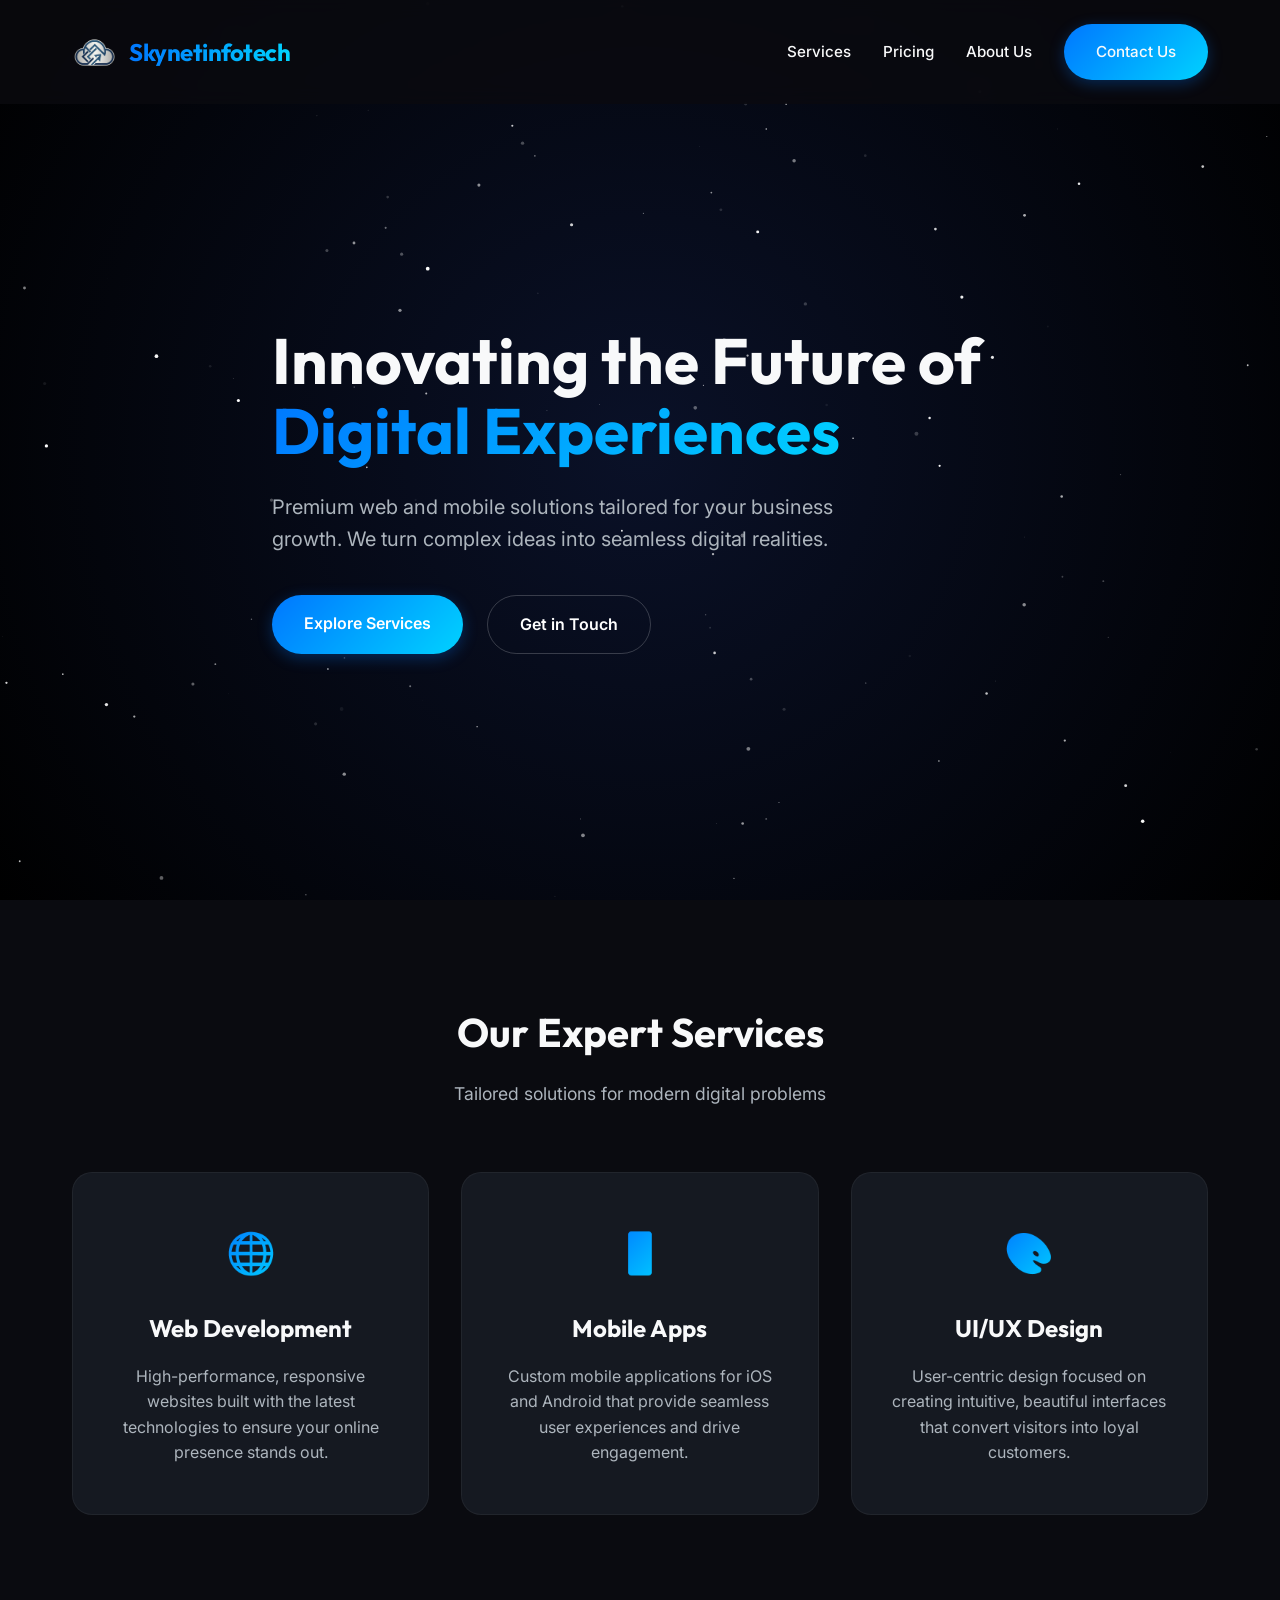
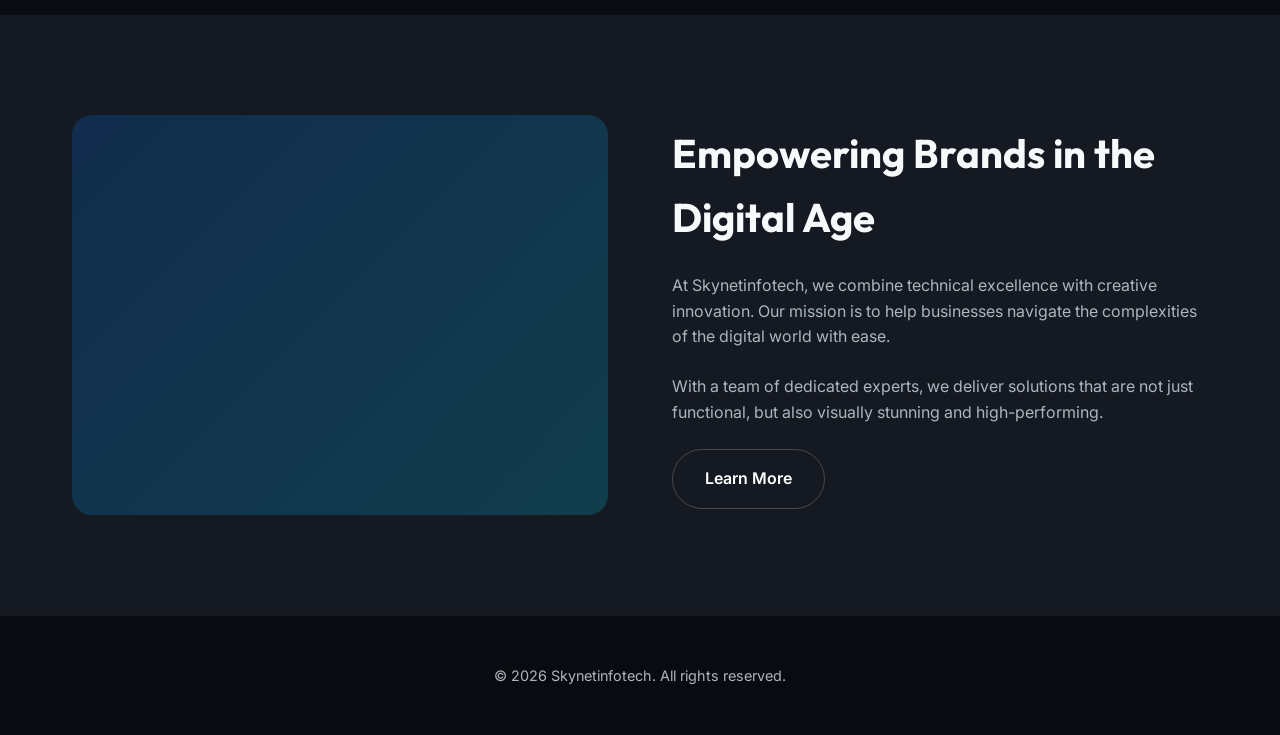
==== commit 759ace7d: "Remove logo and brand name from footer Removed footer logo and brand name from the footer." ====
--- a/index.html
+++ b/index.html
@@ -146,12 +146,7 @@
 
 
     <footer>
-        <div class="container footer-content">
-            <div class="footer-logo logo">
-                <img src="assets/logo.png" alt="Skynetinfotech Logo">
-                <span class="brand-name">Skynetinfotech</span>
-            </div>
-
+        
             <p class="copyright">&copy; 2026 Skynetinfotech. All rights reserved.</p>
         </div>
     </footer>
@@ -160,4 +155,4 @@
     <script src="js/script.js"></script>
 </body>
 
-</html>+</html>
--- a/css/style.css
+++ b/css/style.css
@@ -1232,158 +1232,3 @@
     font-size: 0.85rem;
     color: var(--text-muted);
 }
-
-.live-visitors {
-    display: flex;
-    align-items: center;
-    gap: 0.5rem;
-    color: var(--text-light);
-    font-weight: 500;
-}
-
-.pulse-dot {
-    width: 7px;
-    height: 7px;
-    background-color: #00ff88;
-    border-radius: 50%;
-    position: relative;
-    box-shadow: 0 0 8px rgba(0, 255, 136, 0.6);
-}
-
-.pulse-dot::after {
-    content: '';
-    position: absolute;
-    width: 100%;
-    height: 100%;
-    background-color: #00ff88;
-    border-radius: 50%;
-    animation: footPulse 2s ease-out infinite;
-    top: 0;
-    left: 0;
-}
-
-@keyframes footPulse {
-    0% {
-        transform: scale(1);
-        opacity: 0.8;
-    }
-
-    100% {
-        transform: scale(3.5);
-        opacity: 0;
-    }
-}
-
-.user-info {
-    font-size: 0.75rem;
-    opacity: 0.7;
-    font-family: monospace;
-}
-
-@media (max-width: 768px) {
-    .footer-content {
-        flex-direction: column;
-        text-align: center;
-        padding-bottom: 2rem;
-    }
-
-    .footer-metrics {
-        align-items: center;
-    }
-}
-
-/* Advanced Flip Counter (Calendar Style) */
-.flip-counter {
-    display: inline-flex;
-    gap: 4px;
-    vertical-align: middle;
-}
-
-.flip-card {
-    position: relative;
-    display: inline-flex;
-    flex-direction: column;
-    width: 28px;
-    height: 40px;
-    font-size: 24px;
-    font-weight: 700;
-    line-height: 40px;
-    color: var(--primary-color);
-    background: #1a1e26;
-    border-radius: 6px;
-    box-shadow: 0 4px 10px rgba(0, 0, 0, 0.3);
-}
-
-.digit-half {
-    position: absolute;
-    left: 0;
-    width: 100%;
-    height: 50%;
-    overflow: hidden;
-    background: #1a1e26;
-    text-align: center;
-    border: 1px solid rgba(255, 255, 255, 0.05);
-}
-
-.digit-top {
-    top: 0;
-    border-radius: 6px 6px 0 0;
-    line-height: 40px;
-    z-index: 1;
-}
-
-.digit-bottom {
-    bottom: 0;
-    border-radius: 0 0 6px 6px;
-    line-height: 0px;
-    z-index: 1;
-}
-
-@keyframes flipTop {
-    0% {
-        transform: rotateX(0deg);
-    }
-
-    100% {
-        transform: rotateX(-90deg);
-    }
-}
-
-@keyframes flipBottom {
-    0% {
-        transform: rotateX(90deg);
-    }
-
-    100% {
-        transform: rotateX(0deg);
-    }
-}
-
-.flipping .digit-top {
-    animation: flipTop 0.3s ease-in forwards;
-    transform-origin: bottom;
-}
-
-.flipping .digit-bottom {
-    animation: flipBottom 0.3s 0.3s ease-out forwards;
-    transform-origin: top;
-    transform: rotateX(90deg);
-}
-
-/* Connecting State for Metrics */
-.pulse-dot.connecting {
-    background-color: #ffaa00;
-    box-shadow: 0 0 8px rgba(255, 170, 0, 0.6);
-}
-
-.pulse-dot.connecting::after {
-    background-color: #ffaa00;
-}
-
-.status-text {
-    font-size: 0.75rem;
-    color: var(--text-muted);
-    font-style: italic;
-    margin-left: 5px;
-    letter-spacing: 0.5px;
-}
